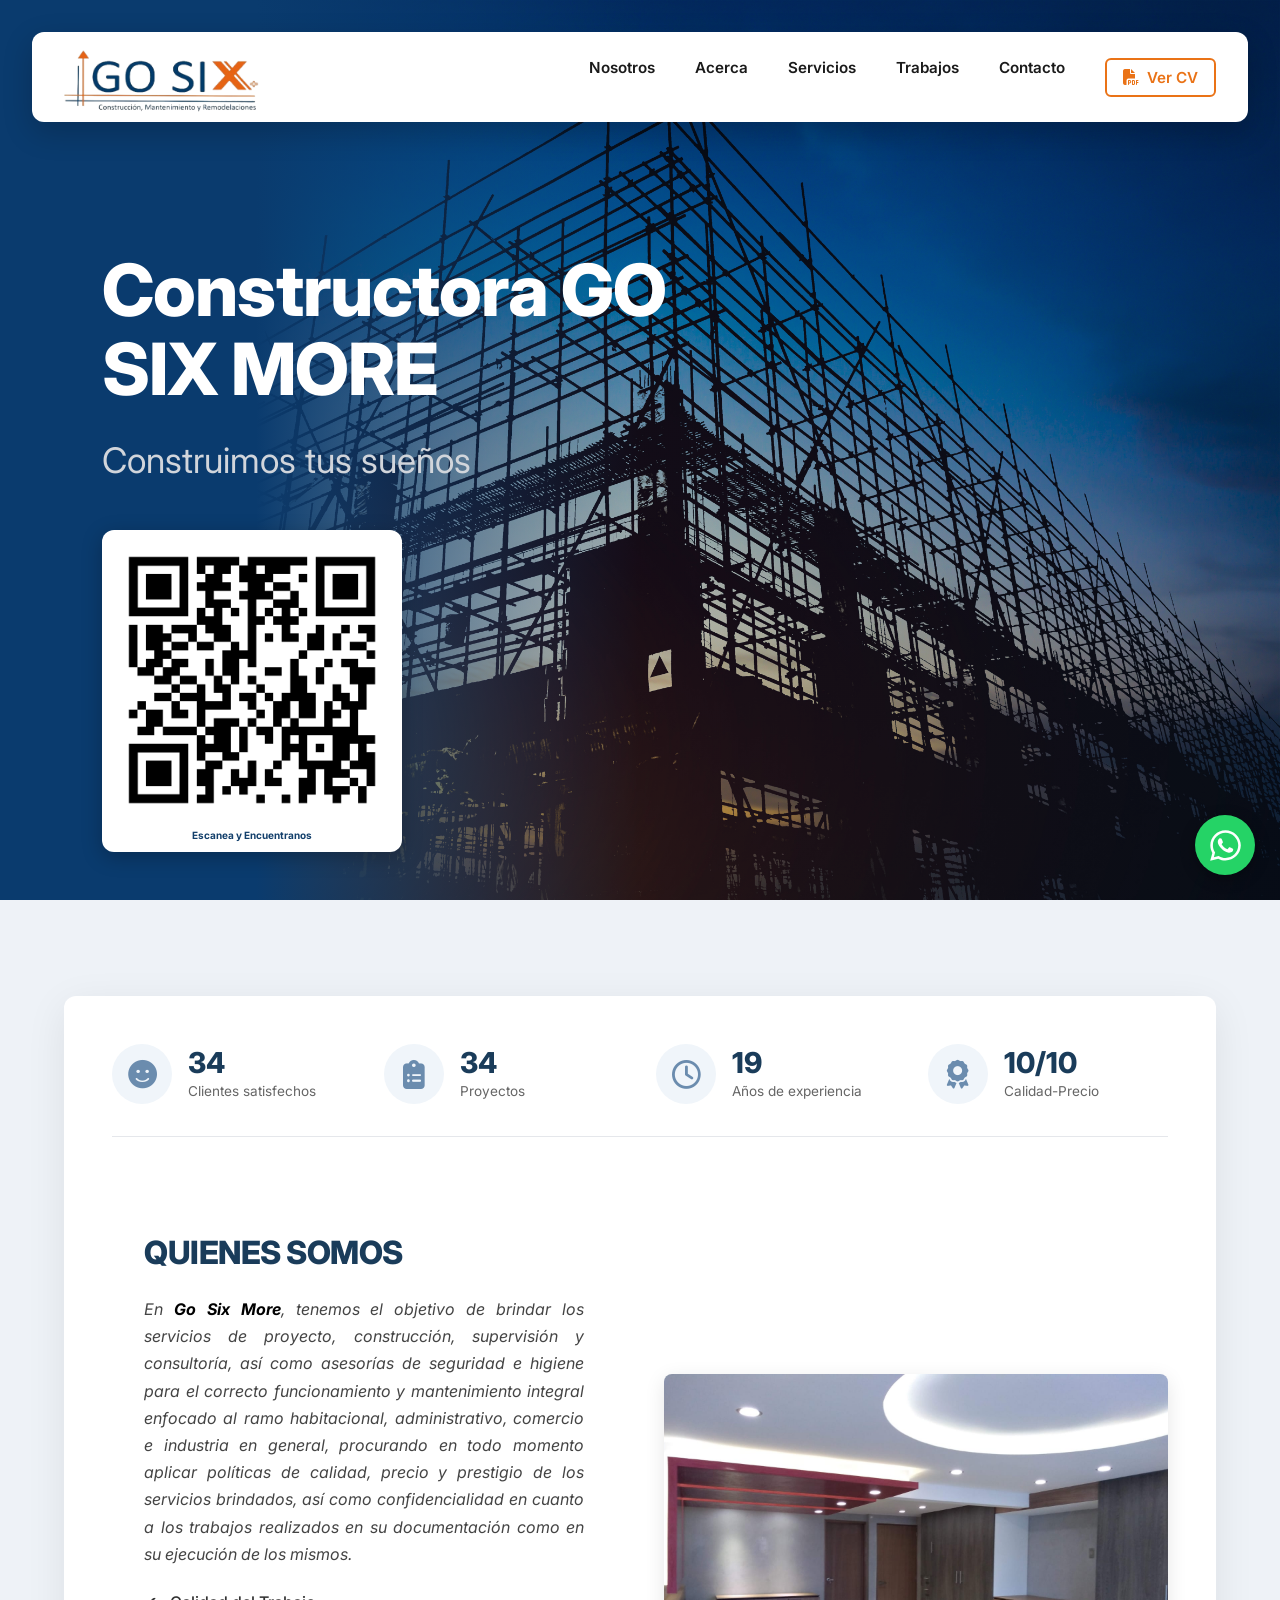
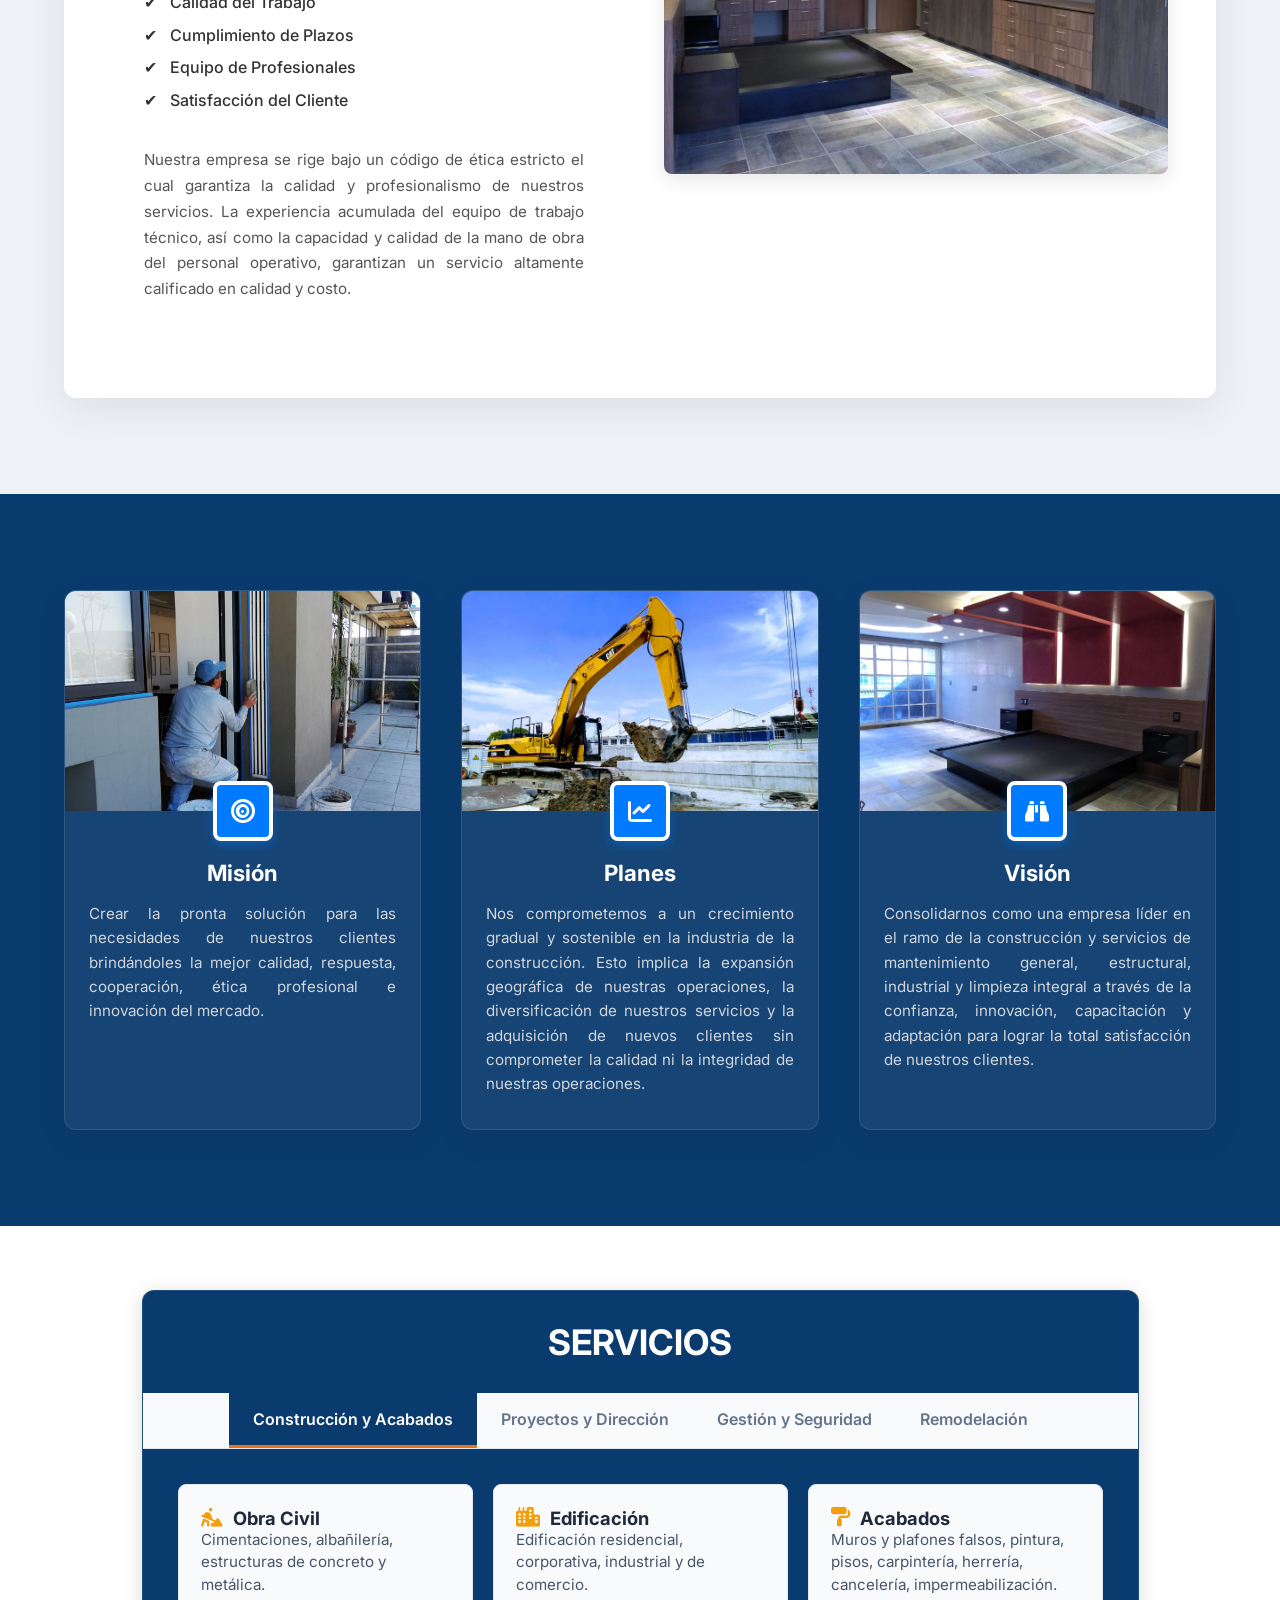
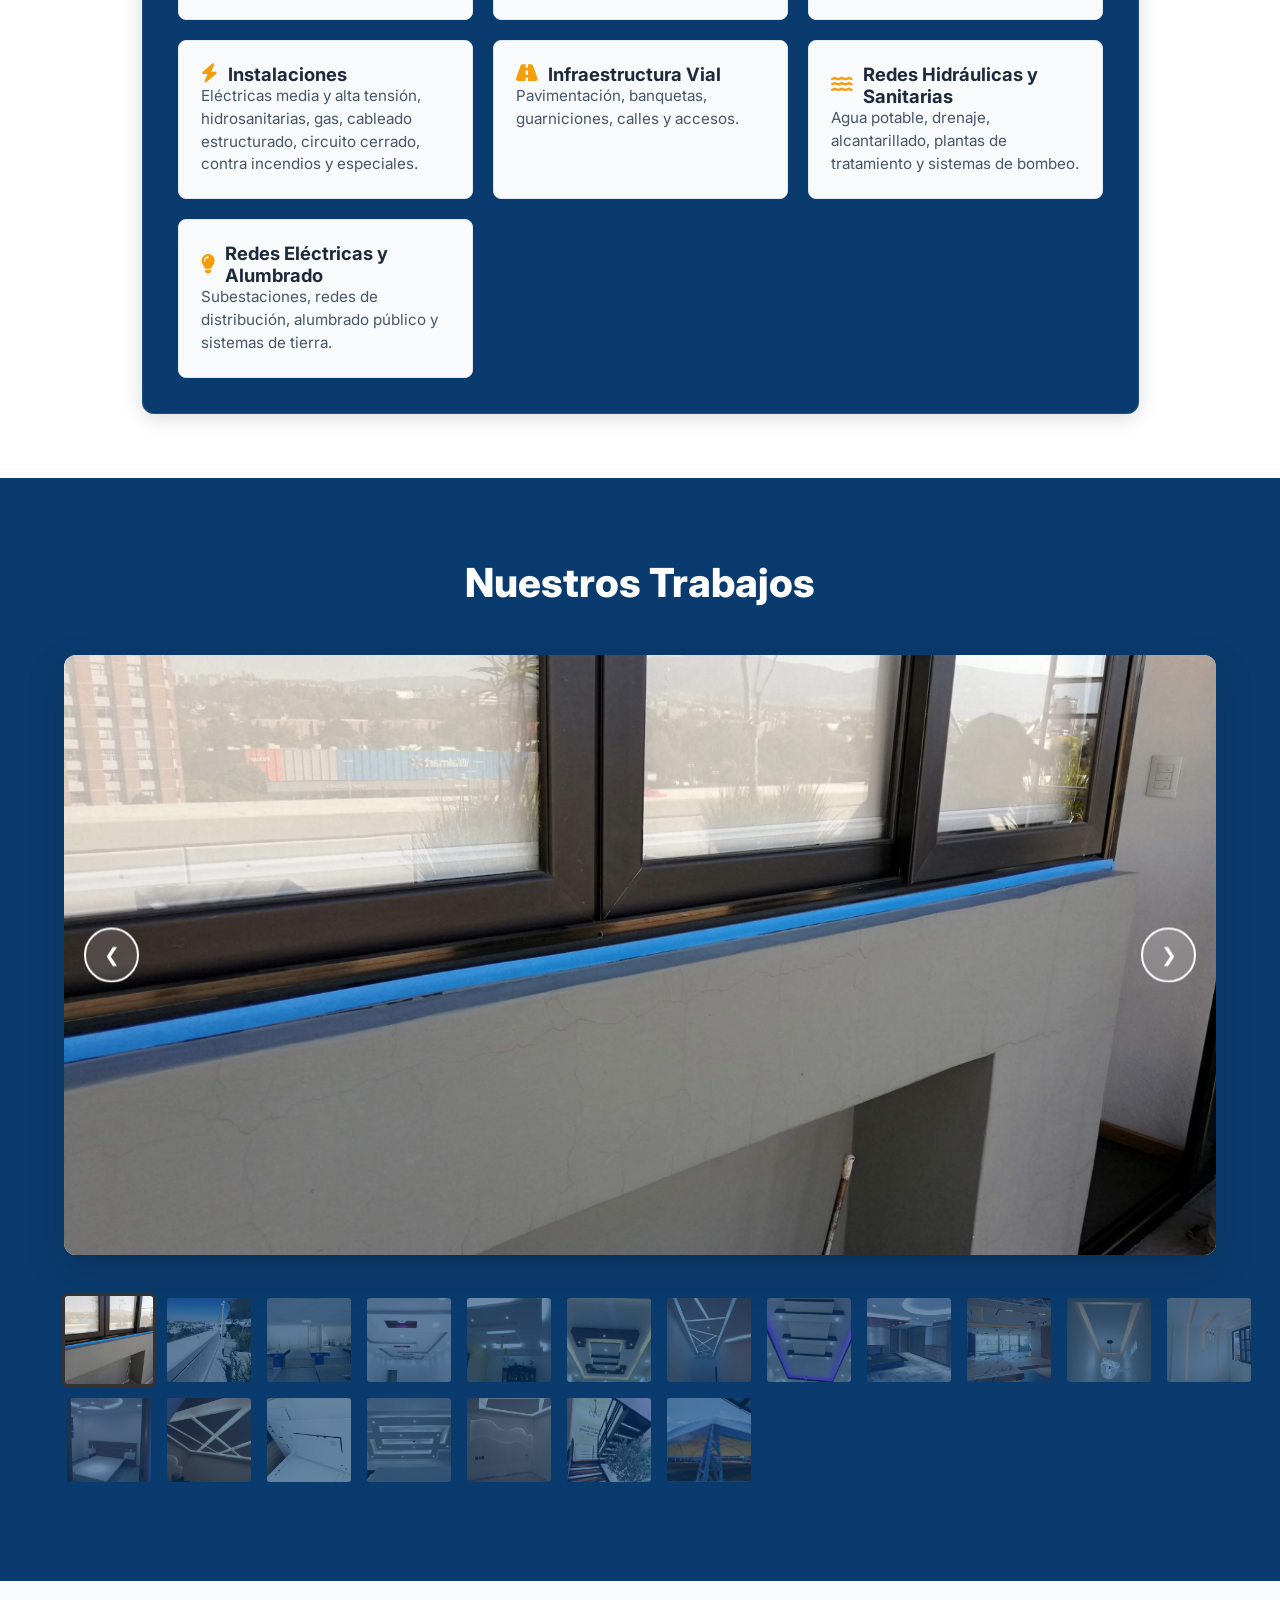
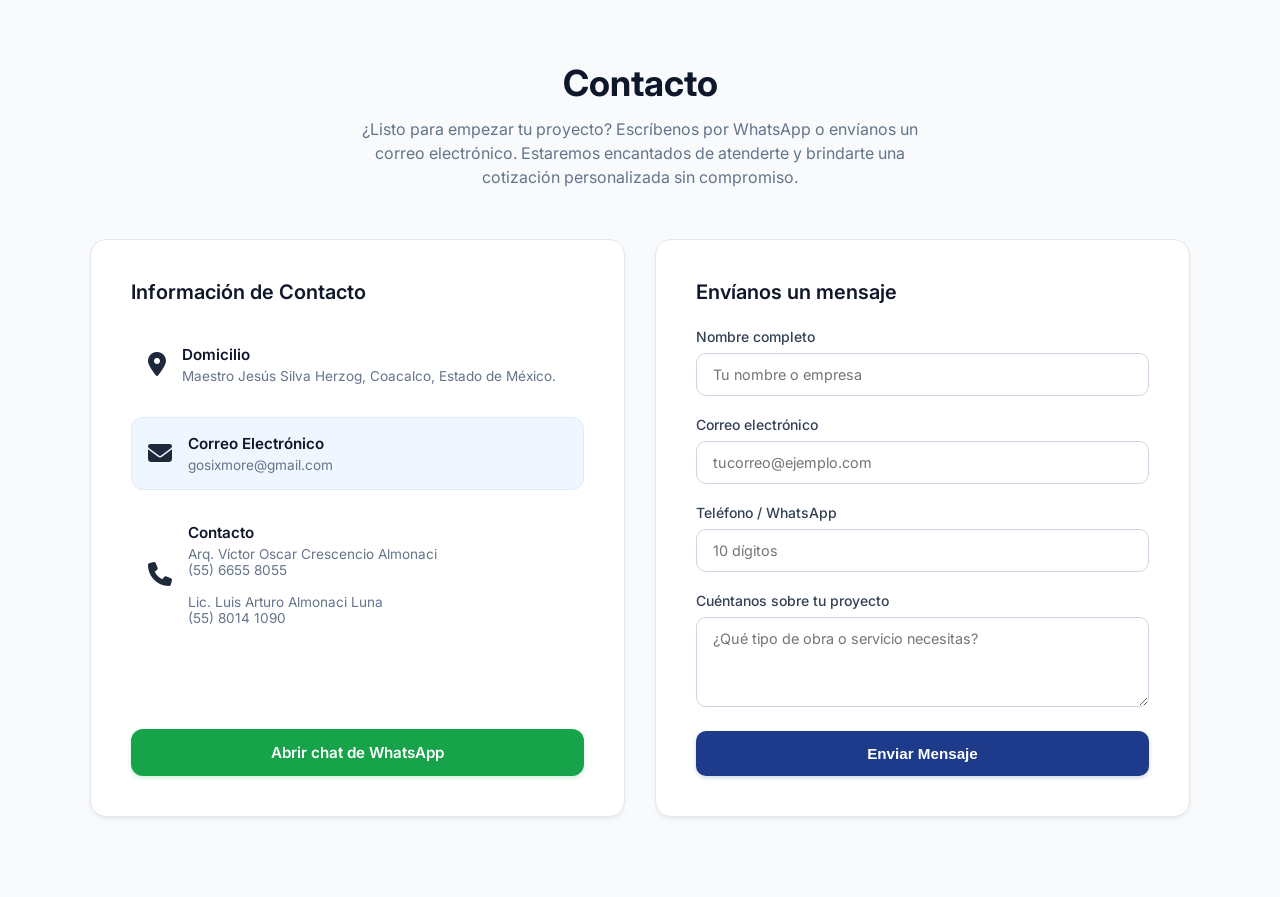
==== index.html @ dd1f9605 "Agregar archivos del proyecto web" ====
<!DOCTYPE html>
<html lang="es">
<head>
<meta charset="UTF-8">
<meta name="viewport" content="width=device-width, initial-scale=1.0">
<title>GO SIX MORE | Constructora</title>
<link href="https://fonts.googleapis.com/css2?family=Inter:wght@400;500;600;700;800&display=swap" rel="stylesheet">
<link rel="stylesheet" href="./css/style.css">
<link rel="stylesheet" href="https://cdnjs.cloudflare.com/ajax/libs/font-awesome/6.5.1/css/all.min.css">
</head>
<body>

<!-- ============================================= -->
<!-- HERO (Portada principal)                      -->
<!-- ============================================= -->
<div class="hero">

  <header class="navbar">
    <div class="nav-left">
      <img src="./img/1.png" alt="GO SIX MORE" class="logo-img">
    </div>
    <nav class="nav-center">
      <a href="#nosotros">Nosotros</a>
      <a href="#acerca">Acerca</a>
      <a href="#servicios">Servicios</a>
      <a href="#trabajos">Trabajos</a>
      <a href="#contacto">Contacto</a>

      <a href="./documentos/CURRIICULUM GO SIX JR01.pdf" target="_blank" class="nav-cv">
        <i class="fa-solid fa-file-pdf"></i> Ver CV
      </a>
    </nav>
  </header>

  <div class="hero-text">
    <h1>Constructora GO SIX MORE</h1>
    <p>Construimos tus sueños</p>
  </div>

  
<div class="hero-image"></div>

<!-- Código QR de GO SIX MORE -->
<div class="hero-qr">
    <img src="./img/qr-code.png" alt="Código QR de GO SIX MORE">
    <p>Escanea y Encuentranos </p>
</div>

</div>


<!-- ============================================= -->
<!-- SECCIONES DE LA PÁGINA                        -->
<!-- ============================================= -->

<!-- Sección Nosotros (FONDO BLANCO) -->
<section id="nosotros" class="section section-nosotros">
  <div class="nosotros-container">
    
    <!-- Fila superior: Estadísticas -->
    <div class="stats-grid">
      
      <!-- Icono 1: Clientes Satisfechos -->
      <div class="stat-item">
        <div class="stat-icon">
          <i class="fa-solid fa-face-smile"></i>
        </div>
        <div class="stat-info">
          <span class="stat-number">34</span>
          <span class="stat-label">Clientes satisfechos</span>
        </div>
      </div>

      <!-- Icono 2: Proyectos -->
      <div class="stat-item">
        <div class="stat-icon">
          <i class="fa-solid fa-clipboard-list"></i>
        </div>
        <div class="stat-info">
          <span class="stat-number">34</span>
          <span class="stat-label">Proyectos</span>
        </div>
      </div>

      <!-- Icono 3: Años de experiencia -->
      <div class="stat-item">
        <div class="stat-icon">
          <i class="fa-regular fa-clock"></i>
        </div>
        <div class="stat-info">
          <span class="stat-number">19</span>
          <span class="stat-label">Años de experiencia</span>
        </div>
      </div>

      <!-- Icono 4: Calidad-Precio -->
      <div class="stat-item">
        <div class="stat-icon">
          <i class="fa-solid fa-award"></i>
        </div>
        <div class="stat-info">
          <span class="stat-number">10/10</span>
          <span class="stat-label">Calidad-Precio</span>
        </div>
      </div>

    </div>

    <!-- Fila inferior: Imagen + Texto -->
    <div class="nosotros-content">
      <div class="nosotros-text">
        <h2>QUIENES SOMOS</h2>
        <p class="intro-text">
        En <b style="color:black;">Go Six More</b>, tenemos el objetivo de brindar los servicios de proyecto, construcción, supervisión y consultoría, así como asesorías de seguridad e higiene para el correcto funcionamiento y mantenimiento integral enfocado al ramo habitacional, administrativo, comercio e industria en general, procurando en todo momento aplicar políticas de calidad, precio y prestigio de los servicios brindados, así como confidencialidad en cuanto a los trabajos realizados en su documentación como en su ejecución de los mismos. 
        </p>
        
        <ul class="features-list">
          <li><span class="check">✔</span> Calidad del Trabajo</li>
          <li><span class="check">✔</span> Cumplimiento de Plazos</li>
          <li><span class="check">✔</span> Equipo de Profesionales</li>
          <li><span class="check">✔</span> Satisfacción del Cliente</li>
        </ul>

        <p class="outro-text">
         Nuestra empresa se rige bajo un código de ética estricto el cual garantiza la calidad y profesionalismo de nuestros servicios. La experiencia acumulada del equipo de trabajo técnico, así como la capacidad y calidad de la mano de obra del personal operativo, garantizan un servicio altamente calificado en calidad y costo. 
        </p>
       </div>
       <div class="nosotros-image">
        <img src="./img/3.jpeg" alt="Equipo de construcción GO SIX MORE">
      </div>
    </div>

  </div>
</section>

<!-- Sección Acerca / Tarjetas (FONDO AZUL) -->
<section id="acerca" class="section section-tarjetas section-blue">
  <div class="tarjetas-container">
    
    <!-- Tarjeta 1: Misión -->
    <div class="tarjeta">
      <div class="tarjeta-img">
        <img src="./img/4.jpeg" alt="Misión GO SIX MORE">
      </div>
      <div class="tarjeta-icon">
        <i class="fa-solid fa-bullseye"></i>
      </div>
      <div class="tarjeta-content">
        <h3>Misión</h3>
        <p>Crear la pronta solución para las necesidades de nuestros clientes brindándoles la mejor calidad, respuesta, cooperación, ética profesional e innovación del mercado.</p>
      </div>
    </div>

    <!-- Tarjeta 2: Planes -->
    <div class="tarjeta">
      <div class="tarjeta-img">
        <img src="./img/6.jpeg" alt="Planes GO SIX MORE">
      </div>
      <div class="tarjeta-icon">
        <i class="fa-solid fa-chart-line"></i>
      </div>
      <div class="tarjeta-content">
        <h3>Planes</h3>
        <p>Nos comprometemos a un crecimiento gradual y sostenible en la industria de la construcción. Esto implica la expansión geográfica de nuestras operaciones, la diversificación de nuestros servicios y la adquisición de nuevos clientes sin comprometer la calidad ni la integridad de nuestras operaciones.</p>
      </div>
    </div>

    <!-- Tarjeta 3: Visión -->
    <div class="tarjeta">
      <div class="tarjeta-img">
        <img src="./img/5.jpeg" alt="Visión GO SIX MORE">
      </div>
      <div class="tarjeta-icon">
        <i class="fa-solid fa-binoculars"></i>
      </div>
      <div class="tarjeta-content">
        <h3>Visión</h3>
        <p>Consolidarnos como una empresa líder en el ramo de la construcción y servicios de mantenimiento general, estructural, industrial y limpieza integral a través de la confianza, innovación, capacitación y adaptación para lograr la total satisfacción de nuestros clientes.</p>
      </div>
    </div>

  </div>
</section>

<!-- Sección Servicios (FONDO BLANCO) -->
<section id="servicios" class="section">
  <div class="services-container">
      <div class="services-header">
          <h2>Servicios</h2>
      </div>

      <!-- Menú de Pestañas -->
      <div class="tabs-nav">
          <button class="tab-btn active" onclick="openTab(event, 'tab-construccion')">Construcción y Acabados</button>
          <button class="tab-btn" onclick="openTab(event, 'tab-proyectos')">Proyectos y Dirección</button>
          <button class="tab-btn" onclick="openTab(event, 'tab-gestion')">Gestión y Seguridad</button>
          <button class="tab-btn" onclick="openTab(event, 'tab-remodelacion')">Remodelación</button>
      </div>

      <!-- Pestaña 1: Construcción y Acabados -->
      <div id="tab-construccion" class="tab-content active">
          <div class="service-grid">
              <div class="service-card">
                  <h3><i class="fa-solid fa-person-digging"></i> Obra Civil</h3>
                  <p>Cimentaciones, albañilería, estructuras de concreto y metálica.</p>
              </div>
              <div class="service-card">
                  <h3><i class="fa-solid fa-city"></i> Edificación</h3>
                  <p>Edificación residencial, corporativa, industrial y de comercio.</p>
              </div>
              <div class="service-card">
                  <h3><i class="fa-solid fa-paint-roller"></i> Acabados</h3>
                  <p>Muros y plafones falsos, pintura, pisos, carpintería, herrería, cancelería, impermeabilización.</p>
              </div>
              <div class="service-card">
                  <h3><i class="fa-solid fa-bolt"></i> Instalaciones</h3>
                  <p>Eléctricas media y alta tensión, hidrosanitarias, gas, cableado estructurado, circuito cerrado, contra incendios y especiales.</p>
              </div>
              
              <!-- INFRAESTRUCTURA AMPLIADA -->
              <div class="service-card">
                  <h3><i class="fa-solid fa-road"></i> Infraestructura Vial</h3>
                  <p>Pavimentación, banquetas, guarniciones, calles y accesos.</p>
              </div>
              <div class="service-card">
                  <h3><i class="fa-solid fa-water"></i> Redes Hidráulicas y Sanitarias</h3>
                  <p>Agua potable, drenaje, alcantarillado, plantas de tratamiento y sistemas de bombeo.</p>
              </div>
              <div class="service-card">
                  <h3><i class="fa-solid fa-lightbulb"></i> Redes Eléctricas y Alumbrado</h3>
                  <p>Subestaciones, redes de distribución, alumbrado público y sistemas de tierra.</p>
              </div>
          </div>
      </div>

      <!-- Pestaña 2: Proyectos y Dirección -->
      <div id="tab-proyectos" class="tab-content">
          <div class="service-grid">
              <div class="service-card">
                  <h3><i class="fa-solid fa-compass-drafting"></i> Diseño</h3>
                  <p>Diseño arquitectónico y estructural.</p>
              </div>
              <div class="service-card">
                  <h3><i class="fa-solid fa-file-signature"></i> Proyecto Ejecutivo</h3>
                  <p>Proyecto ejecutivo y de ingenierías.</p>
              </div>
              <div class="service-card">
                  <h3><i class="fa-solid fa-list-check"></i> Supervisión y Control</h3>
                  <p>Supervisión, administración y control de obra.</p>
              </div>
          </div>
      </div>

      <!-- Pestaña 3: Gestión y Seguridad -->
      <div id="tab-gestion" class="tab-content">
          <div class="service-grid">
              
              <!-- CONSULTORÍA AMPLIADA -->
              <div class="service-card">
                  <h3><i class="fa-solid fa-briefcase"></i> Consultoría Técnica</h3>
                  <p>Asesoría especializada en optimización de recursos, análisis de costos y viabilidad de proyectos.</p>
              </div>
              <div class="service-card">
                  <h3><i class="fa-solid fa-file-contract"></i> Gestión de Proyectos</h3>
                  <p>Administración integral, trámites, permisos y coordinación con autoridades competentes.</p>
              </div>
              <div class="service-card">
                  <h3><i class="fa-solid fa-handshake"></i> Gestión de Proveedores</h3>
                  <p>Selección, evaluación y supervisión de proveedores y subcontratistas.</p>
              </div>

              <div class="service-card">
                  <h3><i class="fa-solid fa-hard-hat"></i> Seguridad e Higiene</h3>
                  <p>Asesoría en gestión de riesgos, carpeta de seguridad e higiene conforme a lo dispuesto en normativas vigentes.</p>
              </div>
          </div>
      </div>

      <!-- Pestaña 4: Remodelación -->
      <div id="tab-remodelacion" class="tab-content">
          <div class="service-grid">
              <div class="service-card">
                  <h3><i class="fa-solid fa-house-chimney-crack"></i> Remodelación Residencial</h3>
                  <p>Renovación integral de cocinas, baños, salas, recámaras, fachadas y jardines.</p>
              </div>
              <div class="service-card">
                  <h3><i class="fa-solid fa-store"></i> Remodelación Comercial</h3>
                  <p>Actualización de locales, oficinas, restaurantes, tiendas y espacios corporativos.</p>
              </div>
              <div class="service-card">
                  <h3><i class="fa-solid fa-trowel-bricks"></i> Ampliaciones y Adecuaciones</h3>
                  <p>Construcción de nuevos niveles, terrazas, redistribución de espacios y adecuación de áreas.</p>
              </div>
          </div>
      </div>

  </div>
</section>


<!-- Sección Trabajos (FONDO AZUL con Galería) -->
<section id="trabajos" class="section section-trabajos section-blue">
  <div class="trabajos-container">
    
    <!-- Título -->
    <div class="trabajos-header">
      <h2>Nuestros Trabajos</h2>
    </div>

    <!-- Galería Principal -->
    <div class="galeria-wrapper">
      
      <!-- Imagen Grande con Flechas -->
      <div class="galeria-principal">
        <button class="galeria-btn prev" onclick="cambiarImagen(-1)">&#10094;</button>
        <img id="imagen-principal" src="./trabajos/trabajo1.jpeg" alt="Proyecto GO SIX MORE">
        <button class="galeria-btn next" onclick="cambiarImagen(1)">&#10095;</button>
      </div>

      <!-- Miniaturas (19 imágenes) -->
      <div class="galeria-miniaturas">
        <img src="./trabajos/trabajo1.jpeg"  alt="Miniatura 1"  class="miniatura active" onclick="seleccionarImagen(0)">
        <img src="./trabajos/trabajo2.jpeg"  alt="Miniatura 2"  class="miniatura" onclick="seleccionarImagen(1)">
        <img src="./trabajos/trabajo3.jpeg"  alt="Miniatura 3"  class="miniatura" onclick="seleccionarImagen(2)">
        <img src="./trabajos/trabajo4.jpeg"  alt="Miniatura 4"  class="miniatura" onclick="seleccionarImagen(3)">
        <img src="./trabajos/trabajo5.jpeg"  alt="Miniatura 5"  class="miniatura" onclick="seleccionarImagen(4)">
        <img src="./trabajos/trabajo6.jpeg"  alt="Miniatura 6"  class="miniatura" onclick="seleccionarImagen(5)">
        <img src="./trabajos/trabajo7.jpeg"  alt="Miniatura 7"  class="miniatura" onclick="seleccionarImagen(6)">
        <img src="./trabajos/trabajo8.jpeg"  alt="Miniatura 8"  class="miniatura" onclick="seleccionarImagen(7)">
        <img src="./trabajos/trabajo9.jpeg"  alt="Miniatura 9"  class="miniatura" onclick="seleccionarImagen(8)">
        <img src="./trabajos/trabajo10.jpeg" alt="Miniatura 10" class="miniatura" onclick="seleccionarImagen(9)">
        <img src="./trabajos/trabajo11.jpeg" alt="Miniatura 11" class="miniatura" onclick="seleccionarImagen(10)">
        <img src="./trabajos/trabajo12.jpeg" alt="Miniatura 12" class="miniatura" onclick="seleccionarImagen(11)">
        <img src="./trabajos/trabajo13.jpeg" alt="Miniatura 13" class="miniatura" onclick="seleccionarImagen(12)">
        <img src="./trabajos/trabajo14.jpeg" alt="Miniatura 14" class="miniatura" onclick="seleccionarImagen(13)">
        <img src="./trabajos/trabajo15.jpeg" alt="Miniatura 15" class="miniatura" onclick="seleccionarImagen(14)">
        <img src="./trabajos/trabajo16.jpeg" alt="Miniatura 16" class="miniatura" onclick="seleccionarImagen(15)">
        <img src="./trabajos/trabajo17.jpeg" alt="Miniatura 17" class="miniatura" onclick="seleccionarImagen(16)">
        <img src="./trabajos/trabajo18.jpeg" alt="Miniatura 18" class="miniatura" onclick="seleccionarImagen(17)">
        <img src="./trabajos/trabajo19.jpeg" alt="Miniatura 19" class="miniatura" onclick="seleccionarImagen(18)">
      </div>

    </div>
  </div>
</section>

<!-- ==========================================
     SECCIÓN DE CONTACTO - ESTRUCTURA ACTUALIZADA
     ========================================== -->

<section class="contacto-section">
    <div class="contacto-container">
        
        <!-- Encabezado de la sección -->
        <div class="contacto-header">
            <h2>Contacto</h2>
            <p>¿Listo para empezar tu proyecto? Escríbenos por WhatsApp o envíanos un correo electrónico. Estaremos encantados de atenderte y brindarte una cotización personalizada sin compromiso.</p>
        </div>

        <!-- Grid Principal (2 Columnas) -->
        <div class="contacto-grid">
            
            <!-- Columna Izquierda: Atención Directa (DATOS ACTUALIZADOS) -->
            <div class="contacto-card">
                <div>
                    <h3>Información de Contacto</h3>
                    
                    <!-- Domicilio -->
                    <div class="canal-item">
                        <div class="canal-icono"><i class="fa-solid fa-location-dot"></i></div>
                        <div class="canal-info">
                            <h4>Domicilio</h4>
                            <p>Maestro Jesús Silva Herzog, Coacalco, Estado de México.</p>
                        </div>
                    </div>

                    <!-- Correo Electrónico -->
                    <div class="canal-item canal-email">
                        <div class="canal-icono"><i class="fa-solid fa-envelope"></i></div>
                        <div class="canal-info">
                            <h4>Correo Electrónico</h4>
                            <p>gosixmore@gmail.com</p>
                        </div>
                    </div>

                    <!-- Teléfonos / Contacto -->
                    <div class="canal-item">
                        <div class="canal-icono"><i class="fa-solid fa-phone"></i></div>
                        <div class="canal-info">
                            <h4>Contacto</h4>
                            <p>
                                Arq. Víctor Oscar Crescencio Almonaci <br>(55) 6655 8055<br><br>
                                Lic. Luis Arturo Almonaci Luna   <br>     (55) 8014 1090
                                
                                
                            </p>
                        </div>
                    </div>
                </div>

                <!-- Botón directo de WhatsApp usando uno de los números -->
                <a href="https://wa.me/525580141090?text=Hola,%20me%20gustar%C3%ADa%20solicitar%20una%20cotizaci%C3%B3n" target="_blank" class="btn-whatsapp">
                    Abrir chat de WhatsApp
                </a>
            </div>

            <!-- Columna Derecha: Formulario -->
            <div class="contacto-card">
                <div>
                    <h3>Envíanos un mensaje</h3>
                    
                    
<form action="https://formspree.io/f/xljgojby" method="POST">

    <div class="form-group">
        <label class="form-label" for="nombre">Nombre completo</label>
        <input
            type="text"
            id="nombre"
            name="nombre"
            class="form-input"
            placeholder="Tu nombre o empresa"
            required>
    </div>

    <div class="form-group">
        <label class="form-label" for="email">Correo electrónico</label>
        <input
            type="email"
            id="email"
            name="email"
            class="form-input"
            placeholder="tucorreo@ejemplo.com"
            autocomplete="email"
            required>
    </div>

    <div class="form-group">
        <label class="form-label" for="telefono">Teléfono / WhatsApp</label>
        <input
            type="tel"
            id="telefono"
            name="telefono"
            class="form-input"
            placeholder="10 dígitos"
            autocomplete="tel"
            required>
    </div>

    <div class="form-group">
        <label class="form-label" for="mensaje">Cuéntanos sobre tu proyecto</label>
        <textarea
            id="mensaje"
            name="mensaje"
            class="form-textarea"
            placeholder="¿Qué tipo de obra o servicio necesitas?"
            required></textarea>
    </div>

    <button type="submit" class="btn-submit">Enviar Mensaje</button>

</form>

                </div>
            </div>

        </div>

    </div>
</section>


<!-- ============================================= -->
<!-- BOTÓN FLOTANTE DE WHATSAPP                    -->
<!-- ============================================= -->
<a href="https://wa.me/525580141090?text=Hola,%20me%20gustar%C3%ADa%20solicitar%20una%20cotizaci%C3%B3n" 
   class="whatsapp-btn" 
   target="_blank" 
   rel="noopener noreferrer"
   aria-label="Contactar por WhatsApp">
  <svg xmlns="http://www.w3.org/2000/svg" viewBox="0 0 448 512" width="35" height="35" fill="white">
    <path d="M380.9 97.1C339 55.1 283.2 32 223.9 32c-122.4 0-222 99.6-222 222 0 39.1 10.2 77.3 29.6 111L0 480l117.7-30.9c32.4 17.7 68.9 27 106.1 27h.1c122.3 0 224.1-99.6 224.1-222 0-59.3-25.2-115-67.1-157zm-157 341.6c-33.2 0-65.7-8.9-94-25.7l-6.7-4-69.8 18.3L72 359.2l-4.4-7c-18.5-29.4-28.2-63.3-28.2-98.2 0-101.7 82.8-184.5 184.6-184.5 49.3 0 95.6 19.2 130.4 54.1 34.8 34.9 56.2 81.2 56.1 130.5 0 101.8-84.9 184.6-186.6 184.6zm101.2-138.2c-5.5-2.8-32.8-16.2-37.9-18-5.1-1.9-8.8-2.8-12.5 2.8-3.7 5.6-14.3 18-17.6 21.8-3.2 3.7-6.5 4.2-12 1.4-32.6-16.3-54-29.1-75.5-66-5.7-9.8 5.7-9.1 16.3-30.3 1.8-3.7.9-6.9-.5-9.7-1.4-2.8-12.5-30.1-17.1-41.2-4.5-10.8-9.1-9.3-12.5-9.5-3.2-.2-6.9-.2-10.6-.2-3.7 0-9.7 1.4-14.8 6.9-5.1 5.6-19.4 19-19.4 46.3 0 27.3 19.9 53.7 22.6 57.4 2.8 3.7 39.1 59.7 94.8 83.8 35.2 15.2 49 16.5 66.6 13.9 10.7-1.6 32.8-13.4 37.4-26.4 4.6-13 4.6-24.1 3.2-26.4-1.3-2.5-5-3.9-10.5-6.6z"/>
  </svg>
</a>

<!-- Script para el control de pestañas de Servicios -->
<script>
    function openTab(evt, tabName) {
        const contents = document.getElementsByClassName("tab-content");
        for (let i = 0; i < contents.length; i++) {
            contents[i].classList.remove("active");
        }

        const buttons = document.getElementsByClassName("tab-btn");
        for (let i = 0; i < buttons.length; i++) {
            buttons[i].classList.remove("active");
        }

        document.getElementById(tabName).classList.add("active");
        evt.currentTarget.classList.add("active");
    }
</script>

<!-- Script para la Galería de Trabajos -->
<script>
    const imagenes = [
        "./trabajos/trabajo1.jpeg", "./trabajos/trabajo2.jpeg", "./trabajos/trabajo3.jpeg",
        "./trabajos/trabajo4.jpeg", "./trabajos/trabajo5.jpeg", "./trabajos/trabajo6.jpeg",
        "./trabajos/trabajo7.jpeg", "./trabajos/trabajo8.jpeg", "./trabajos/trabajo9.jpeg",
        "./trabajos/trabajo10.jpeg", "./trabajos/trabajo11.jpeg", "./trabajos/trabajo12.jpeg",
        "./trabajos/trabajo13.jpeg", "./trabajos/trabajo14.jpeg", "./trabajos/trabajo15.jpeg",
        "./trabajos/trabajo16.jpeg", "./trabajos/trabajo17.jpeg", "./trabajos/trabajo18.jpeg",
        "./trabajos/trabajo19.jpeg"
    ];

    let indiceActual = 0;

    function actualizarGaleria() {
        const imgPrincipal = document.getElementById("imagen-principal");
        const miniaturas = document.querySelectorAll(".miniatura");

        imgPrincipal.style.opacity = 0;
        setTimeout(() => {
            imgPrincipal.src = imagenes[indiceActual];
            imgPrincipal.style.opacity = 1;
        }, 200);

        miniaturas.forEach((min, index) => {
            min.classList.toggle("active", index === indiceActual);
        });
    }

    function cambiarImagen(direccion) {
        indiceActual += direccion;
        if (indiceActual < 0) indiceActual = imagenes.length - 1;
        if (indiceActual >= imagenes.length) indiceActual = 0;
        actualizarGaleria();
    }

    function seleccionarImagen(index) {
        indiceActual = index;
        actualizarGaleria();
    }
</script>

</body>
</html>
---- css/style.css ----
/* --- Reseteos Globales y Variables --- */
* {
  box-sizing: border-box;
  margin: 0;
  padding: 0;
}

:root {
  --color-azul-oscuro: #0a3b6e; /* Color de fondo principal */
  --color-naranja: #ea7317;     /* Color de botones y tarjeta naranja */
  --color-blanco: #ffffff;
  --color-gris-oscuro: #1a1a1a;
  --color-texto-claro: #d1d5db;
  --fuente-principal: 'Inter', sans-serif;
}

body, html {
  font-family: var(--fuente-principal);
  overflow-x: hidden;
  background-color: var(--color-azul-oscuro); /* Fondo base */
}

/* --- Contenedor Principal (Hero) --- */
.hero {
  position: relative;
  width: 100%;
  min-height: 100vh;
  display: flex;
  flex-direction: column;
  overflow: hidden;
}

/* --- FONDO: Imagen a todo el ancho --- */
.hero::before {
  content: "";
  position: absolute;
  top: 0;
  left: 0;
  width: 100%;
  height: 100%;
  background-image: url('../img/2.jpg'); 
  background-size: cover;
  background-position: center right;
  background-repeat: no-repeat;
  z-index: 0;
}

.hero::after {
  content: "";
  position: absolute;
  top: 0;
  left: 0;
  width: 100%;
  height: 100%;
  background: linear-gradient(90deg, var(--color-azul-oscuro) 20%, rgba(10, 59, 110, 0.2) 50%);
  z-index: 1;
}

/* --- Navbar Flotante --- */
.navbar {
  position: relative;
  z-index: 10;
  display: flex;
  justify-content: space-between;
  align-items: center;
  background-color: var(--color-blanco);
  height: 90px;
  width: 95%;
  max-width: 1600px;
  margin: 2rem auto 0 auto;
  padding: 0 2rem;
  border-radius: 12px;
  box-shadow: 0 10px 30px rgba(0, 0, 0, 0.2);
}

.nav-left {
  display: flex;
  align-items: center;
  height: 100%;
}

.logo-img {
  height: 80%;
  width: auto;
  object-fit: contain;
}

.nav-center {
  display: flex;
  gap: 2.5rem;
  margin-left: auto;
}

.nav-center a {
  text-decoration: none;
  color: var(--color-gris-oscuro);
  font-weight: 600;
  font-size: 0.95rem;
  transition: color 0.3s ease;
}

.nav-center a:hover {
  color: var(--color-naranja);
}

.nav-cta {
  display: flex;
  align-items: center;
  justify-content: center;
  height: 100%;
  background-color: var(--color-naranja);
  color: var(--color-blanco);
  text-decoration: none;
  font-weight: 700;
  padding: 0 2.5rem;
  margin-left: 3rem;
  border-radius: 0 12px 12px 0;
  margin-right: -2rem; 
  transition: background-color 0.3s ease;
}

.nav-cta:hover {
  background-color: #c95f0f;
}

/* --- Área de Texto Principal --- */
.hero-text {
  position: relative;
  z-index: 10;
  padding: 8rem 5% 4rem 8%;
  max-width: 800px;
}

.hero-text h1 {
  color: var(--color-blanco);
  font-size: 4.5rem;
  font-weight: 800;
  line-height: 1.1;
  margin-bottom: 1.5rem;
  letter-spacing: -1px;
}

.hero-text p {
  color: var(--color-texto-claro);
  font-size: 2.2rem;
  line-height: 1.6;
  font-weight: 400;
}

/* --- Barra Inferior (Tarjetas y Botón) --- */
.bottom-bar {
  position: relative;
  z-index: 10;
  display: flex;
  align-items: flex-end;
  justify-content: space-between;
  width: 100%;
  margin-top: auto;
  padding-bottom: 0;
}

.arrow-down {
  background-color: var(--color-naranja);
  color: var(--color-blanco);
  width: 70px;
  height: 70px;
  display: flex;
  justify-content: center;
  align-items: center;
  font-size: 1.8rem;
  font-weight: bold;
  cursor: pointer;
}

.cards {
  display: flex;
  margin-left: 5%;
}

.card {
  padding: 2rem;
  width: 300px;
  color: var(--color-blanco);
  backdrop-filter: blur(5px);
}

.card h4 {
  font-size: 1.1rem;
  font-weight: 700;
  margin-bottom: 0.8rem;
  display: flex;
  align-items: center;
  gap: 0.5rem;
}

.card p {
  font-size: 0.9rem;
  line-height: 1.5;
  opacity: 0.9;
}

.card-black { background-color: rgba(26, 26, 26, 0.85); }
.card-orange { background-color: rgba(234, 115, 23, 0.9); }

.explore {
  background-color: var(--color-blanco);
  color: var(--color-gris-oscuro);
  text-decoration: none;
  font-weight: 700;
  font-size: 1rem;
  padding: 1.2rem 3rem;
  margin-right: 5%;
  margin-bottom: 2rem;
  border-radius: 8px;
  transition: all 0.3s ease;
}

.explore:hover {
  background-color: var(--color-naranja);
  color: var(--color-blanco);
  transform: translateY(-3px);
}

/* --- Responsive Hero --- */
@media (max-width: 1024px) {
  .hero-text h1 { font-size: 3.5rem; }
  .navbar { width: 98%; padding: 0 1rem; }
  .nav-center { gap: 1.5rem; }
  .hero::after {
    background: linear-gradient(90deg, var(--color-azul-oscuro) 60%, rgba(10, 59, 110, 0.7) 100%);
  }
}

@media (max-width: 768px) {
  /* 1. Ajustar la barra de navegación para que no se desborde */
  .navbar {
    flex-wrap: wrap;
    height: auto;
    padding: 1rem;
    margin: 1rem auto;
    flex-direction: column; /* Ponemos los elementos en columna */
    gap: 15px; /* Espacio entre el logo y los enlaces */
  }

  /* 2. Centrar y limitar el tamaño del contenedor del logo */
  .nav-left {
    width: 100%;
    justify-content: center; /* Centramos el logo */
  }

  /* 3. Corregir el tamaño del logo */
  .logo-img {
    height: auto; /* Dejamos que la altura sea automática */
    max-width: 90%; /* Evita que sea más ancho que la pantalla */
    max-height: 80px; /* Limitamos la altura máxima para que no sea gigante */
    object-fit: contain;
  }

  /* 4. Ajustar el menú de enlaces */
  .nav-center {
    width: 100%;
    justify-content: center;
    flex-wrap: wrap; /* Permite que los enlaces bajen de línea si no caben */
    gap: 1rem; /* Espacio entre enlaces */
    margin-top: 0;
  }
  
  /* 5. Ajustar el botón de CV */
  .nav-cv {
    margin-left: 0;
    padding: 0.4rem 0.8rem;
  }

  /* 6. El resto de tus estilos para móvil (Hero, textos, etc.) */
  .hero-text { padding: 4rem 1.5rem 2rem 1.5rem; }
  .hero-text h1 { font-size: 2.5rem; }
  .hero-text p br { display: none; } /* Corregido de tu código anterior */
  
  .hero::after {
    background: rgba(10, 59, 110, 0.85);
  }
  
  .bottom-bar { flex-direction: column; align-items: stretch; gap: 0; }
  .arrow-down { display: none; }
  .cards { flex-direction: column; margin-left: 0; }
  .card { width: 100%; border-radius: 0; backdrop-filter: none; }
  .explore { margin: 1.5rem; text-align: center; }
}
/* --- Botón Flotante de WhatsApp --- */
.whatsapp-btn {
  position: fixed;
  bottom: 25px;
  right: 25px;
  width: 60px;
  height: 60px;
  background-color: #25D366;
  border-radius: 50%;
  display: flex;
  justify-content: center;
  align-items: center;
  box-shadow: 0 4px 15px rgba(0, 0, 0, 0.3);
  z-index: 9999;
  transition: transform 0.3s ease, box-shadow 0.3s ease;
  animation: pulse 2s infinite;
}

.whatsapp-btn:hover {
  transform: scale(1.1);
  box-shadow: 0 6px 20px rgba(37, 211, 102, 0.5);
  animation: none;
}

@keyframes pulse {
  0% { box-shadow: 0 0 0 0 rgba(37, 211, 102, 0.7); }
  70% { box-shadow: 0 0 0 15px rgba(37, 211, 102, 0); }
  100% { box-shadow: 0 0 0 0 rgba(37, 211, 102, 0); }
}

@media (max-width: 768px) {
  .whatsapp-btn {
    width: 55px;
    height: 55px;
    bottom: 20px;
    right: 20px;
  }
}

/* ============================================= */
/* ESTILOS GENERALES DE SECCIONES                */
/* ============================================= */

html {
  scroll-behavior: smooth;
}

.section {
  min-height: 80vh;
  display: flex;
  align-items: center;
  justify-content: center;
  background-color: #ffffff;
  padding: 4rem 5%;
  scroll-margin-top: 130px;
}

.section-alt {
  background-color: #f4f7fb;
}

.section-content {
  max-width: 800px;
  text-align: center;
}

.section-content h2 {
  color: var(--color-azul-oscuro);
  font-size: 3rem;
  font-weight: 800;
  margin-bottom: 1.5rem;
  letter-spacing: -1px;
}

.section-content p {
  color: #555;
  font-size: 1.1rem;
  line-height: 1.7;
}

@media (max-width: 768px) {
  .section { min-height: 60vh; scroll-margin-top: 200px; }
  .section-content h2 { font-size: 2.2rem; }
}

/* ============================================= */
/* ESTILOS SECCIÓN NOSOTROS                      */
/* ============================================= */

.section-nosotros {
  background-color: #eef2f7;
  padding: 6rem 5%;
}

.nosotros-container {
  max-width: 1200px;
  width: 100%;
  margin: 0 auto;
  background-color: #ffffff;
  padding: 3rem;
  border-radius: 12px;
  box-shadow: 0 10px 40px rgba(0, 0, 0, 0.08);
}

.stats-grid {
  display: grid;
  grid-template-columns: repeat(4, 1fr);
  gap: 2rem;
  margin-bottom: 4rem;
  padding-bottom: 2rem;
  border-bottom: 1px solid #e5e7eb;
}

.stat-item {
  display: flex;
  align-items: center;
  gap: 1rem;
}

.stat-icon {
  font-size: 1.8rem;
  color: #6b8cae;
  background-color: #f0f5fa;
  width: 60px;
  height: 60px;
  display: flex;
  align-items: center;
  justify-content: center;
  border-radius: 50%;
  flex-shrink: 0;
}

.stat-info { display: flex; flex-direction: column; }

.stat-number {
  font-size: 1.8rem;
  font-weight: 800;
  color: #1a3c5a;
  line-height: 1;
}

.stat-label {
  font-size: 0.85rem;
  color: #666;
  margin-top: 0.3rem;
}

.nosotros-content {
  display: grid;
  grid-template-columns: 1fr 1fr;
  gap: 3rem;
  align-items: center;
}

.nosotros-image img {
  width: 100%;
  height: 100%;
  object-fit: cover;
  border-radius: 8px;
  box-shadow: 0 5px 20px rgba(0,0,0,0.1);
  min-height: 400px;
}

.nosotros-text {
  display: flex;
  flex-direction: column;
  justify-content: center;
  padding: 2rem;
  text-align: left;
  max-width: 600px;
  margin: 0 auto;
}

.nosotros-text h2 {
  color: #1a3c5a;
  font-size: 2rem;
  font-weight: 800;
  margin-bottom: 1.5rem;
  letter-spacing: -0.5px;
}

.nosotros-text .intro-text {
  font-style: italic;
  color: #444;
  font-size: 1rem;
  line-height: 1.7;
  margin-bottom: 1.5rem;
}

.features-list {
  list-style: none;
  padding: 0;
  margin-bottom: 1.5rem;
}

.features-list li {
  display: flex;
  align-items: center;
  gap: 0.8rem;
  font-size: 1rem;
  color: #333;
  margin-bottom: 0.8rem;
  font-weight: 500;
}

.outro-text {
  color: #555;
  font-size: 0.95rem;
  line-height: 1.7;
  margin-bottom: 1rem;
}

/* ============================================= */
/* ESTILOS SECCIÓN TARJETAS (Misión, Planes, Visión) */
/* ============================================= */

.section-tarjetas {
  background-color: #f4f7fb;
  padding: 6rem 5%;
}

.tarjetas-container {
  display: grid;
  grid-template-columns: repeat(3, 1fr);
  gap: 2.5rem;
  max-width: 1200px;
  margin: 0 auto;
}

.tarjeta {
  background-color: #ffffff;
  border-radius: 12px;
  overflow: hidden;
  box-shadow: 0 10px 30px rgba(0, 0, 0, 0.08);
  position: relative;
  display: flex;
  flex-direction: column;
  transition: transform 0.3s ease;
}

.tarjeta:hover { transform: translateY(-5px); }

.tarjeta-img {
  width: 100%;
  height: 220px;
  overflow: hidden;
}

.tarjeta-img img {
  width: 100%;
  height: 100%;
  object-fit: cover;
}

.tarjeta-icon {
  position: absolute;
  top: 220px;
  left: 50%;
  transform: translate(-50%, -50%);
  width: 60px;
  height: 60px;
  background-color: #007bff;
  color: #ffffff;
  display: flex;
  align-items: center;
  justify-content: center;
  font-size: 1.5rem;
  border-radius: 8px;
  box-shadow: 0 4px 10px rgba(0, 123, 255, 0.4);
  border: 4px solid #ffffff;
  z-index: 2;
}

.tarjeta-content {
  padding: 3rem 1.5rem 2rem 1.5rem;
  text-align: center;
}

.tarjeta-content h3 {
  color: #1a1a1a;
  font-size: 1.4rem;
  font-weight: 700;
  margin-bottom: 1rem;
}

.tarjeta-content p {
  color: #666;
  font-size: 0.95rem;
  line-height: 1.6;
  text-align: justify;
}

@media (max-width: 992px) {
  .tarjetas-container { grid-template-columns: repeat(2, 1fr); }
}

@media (max-width: 768px) {
  .tarjetas-container { grid-template-columns: 1fr; gap: 3rem; }
  .section-tarjetas { padding: 4rem 1.5rem; }
}

/* ============================================= */
/* ESTILOS PARA LA SECCIÓN DE SERVICIOS (TABS)  */
/* ============================================= */

.services-container {
    max-width: 1100px;
    margin: 0 auto;
    background: var(--color-azul-oscuro);
    border-radius: 12px;
    box-shadow: 0 4px 20px rgba(0, 0, 0, 0.15);
    overflow: hidden;
    border: 1px solid rgba(255, 255, 255, 0.1);
}

.services-header {
    text-align: center;
    padding: 30px 20px 10px 20px;
}

.services-header h2 {
    font-size: 2.2rem;
    color: var(--color-blanco); 
    margin: 0;
    text-transform: uppercase;
}

.tabs-nav {
    display: flex;
    justify-content: center;
    background-color: #f8fafc;
    border-bottom: 1px solid #e2e8f0;
    flex-wrap: wrap;
    margin-top: 20px;
}

.tab-btn {
    background: none;
    border: none;
    padding: 16px 24px;
    font-size: 1rem;
    font-weight: 600;
    color: #64748b;
    cursor: pointer;
    transition: all 0.3s ease;
    border-bottom: 3px solid transparent;
    font-family: 'Inter', sans-serif;
}

.tab-btn:hover { color: #f59e0b; }

.tab-btn.active {
    color: var(--color-blanco);
    background-color: var(--color-azul-oscuro);
    border-bottom: 3px solid var(--color-naranja);
}

.tab-content {
    display: none;
    padding: 35px;
    animation: fadeIn 0.4s ease-in-out;
}

.tab-content.active { display: block; }

@keyframes fadeIn {
    from { opacity: 0; transform: translateY(8px); }
    to { opacity: 1; transform: translateY(0); }
}

.service-grid {
    display: grid;
    grid-template-columns: repeat(auto-fit, minmax(260px, 1fr));
    gap: 20px;
}

.service-card {
    background: #f8fafc;
    border: 1px solid #e2e8f0;
    border-radius: 8px;
    padding: 22px;
    transition: transform 0.2s ease, box-shadow 0.2s ease, border-color 0.2s ease;
}

.service-card:hover {
    transform: translateY(-4px);
    box-shadow: 0 8px 18px rgba(0, 0, 0, 0.08);
    border-color: #f59e0b;
}

.service-card h3 {
    margin-top: 0;
    color: #1e293b;
    font-size: 1.15rem;
    display: flex;
    align-items: center;
    gap: 10px;
}

.service-card h3 i {
    color: #f59e0b;
    font-size: 1.2rem;
}

.service-card p {
    margin-bottom: 0;
    font-size: 0.95rem;
    line-height: 1.5;
    color: #475569;
}

@media (max-width: 768px) {
    .tabs-nav { flex-direction: column; }
    .tab-btn { width: 100%; text-align: center; }
    .tab-content { padding: 20px; }
}

/* ============================================= */
/* NUEVA CLASE: FONDO AZUL PARA SECCIONES ALTERNADAS */
/* ============================================= */

.section-blue {
  background-color: var(--color-azul-oscuro) !important;
  color: var(--color-blanco);
}

.section-blue h2, 
.section-blue h3,
.section-blue .acerca-title,
.section-blue .section-content h2,
.section-blue .nosotros-text h2 {
  color: var(--color-blanco) !important;
}

.section-blue p,
.section-blue .intro-text,
.section-blue .outro-text,
.section-blue .section-content p,
.section-blue .nosotros-text .intro-text,
.section-blue .nosotros-text .outro-text {
  color: #d1d5db !important;
}

.section-blue .nosotros-container {
  background-color: transparent;
  box-shadow: none;
}

.section-blue .stat-number {
  color: var(--color-blanco);
}

.section-blue .stat-label {
  color: #d1d5db;
}

.section-blue .stat-icon {
  background-color: rgba(255, 255, 255, 0.1);
  color: var(--color-blanco);
}

.section-blue .features-list li {
  color: #d1d5db;
}

.section-blue .tarjeta {
  background-color: rgba(255, 255, 255, 0.05);
  border: 1px solid rgba(255, 255, 255, 0.1);
}

.section-blue .tarjeta-content h3 {
  color: var(--color-blanco);
}

.section-blue .tarjeta-content p {
  color: #d1d5db;
}

.section-blue .services-container {
  background-color: rgba(255, 255, 255, 0.05);
  border: 1px solid rgba(255, 255, 255, 0.1);
}

.section-blue .services-header h2 {
  color: var(--color-blanco);
}

.section-blue .tab-btn {
  color: #d1d5db;
}

.section-blue .tab-btn.active {
  color: var(--color-blanco);
  background-color: rgba(255, 255, 255, 0.1);
}

.section-blue .tab-content {
  background-color: transparent;
}

.section-blue .service-card {
  background-color: rgba(255, 255, 255, 0.05);
  border-color: rgba(255, 255, 255, 0.1);
}

.section-blue .service-card h3 {
  color: var(--color-blanco);
}

.section-blue .service-card p {
  color: #d1d5db;
}

.section-blue .acerca-title::after {
  background-color: rgba(255, 255, 255, 0.2);
}

/* ============================================= */
/* RESPONSIVE PARA SECCIONES AZULES             */
/* ============================================= */

@media (max-width: 992px) {
  .stats-grid {
    grid-template-columns: repeat(2, 1fr);
    gap: 1.5rem;
  }
  .nosotros-content { grid-template-columns: 1fr; }
  .nosotros-image img { min-height: 300px; }
}

@media (max-width: 576px) {
  .nosotros-container { padding: 1.5rem; }
  .stats-grid { grid-template-columns: 1fr; }
  .stat-item { justify-content: flex-start; }
  .nosotros-text h2 { font-size: 1.6rem; }
}

/* ============================================= */
/* ESTILOS SECCIÓN TRABAJOS (GALERÍA)            */
/* ============================================= */

.section-trabajos {
  background-color: #f8f9fb; /* Fondo gris claro */
  padding: 5rem 5%;
  display: block;
}

.trabajos-container {
  max-width: 1200px;
  margin: 0 auto;
  width: 100%;
}

.trabajos-header {
  text-align: center;
  margin-bottom: 3rem;
}

.trabajos-header h2 {
  color: #ffffff !important;
  font-size: 2.5rem;
  font-weight: 800;
  margin-bottom: 1rem;
}

/* --- Galería Principal (imagen grande) --- */
.galeria-wrapper {
  display: flex;
  flex-direction: column;
  gap: 1.5rem;
}

.galeria-principal {
  position: relative;
  width: 100%;
  height: 600px;
  overflow: hidden;
  background-color: #e5e7eb;
  border-radius: 12px;
  box-shadow: 0 15px 40px rgba(0, 0, 0, 0.15);
}

.galeria-principal img {
  width: 100%;
  height: 100%;
  object-fit: cover;
  display: block;
  transition: opacity 0.3s ease;
}

/* --- Botones de flecha --- */
.galeria-btn {
  position: absolute;
  top: 50%;
  transform: translateY(-50%);
  width: 55px;
  height: 55px;
  background-color: rgba(255, 255, 255, 0.15);
  color: #ffffff;
  border: 2px solid #ffffff;
  border-radius: 50%;
  font-size: 1.2rem;
  cursor: pointer;
  display: flex;
  align-items: center;
  justify-content: center;
  transition: all 0.3s ease;
  z-index: 2;
  backdrop-filter: blur(3px);
}

.galeria-btn:hover {
  background-color: var(--color-naranja);
  border-color: var(--color-naranja);
  transform: translateY(-50%) scale(1.1);
}

.galeria-btn.prev { left: 20px; }
.galeria-btn.next { right: 20px; }

/* --- Miniaturas --- */
.galeria-miniaturas {
  display: grid;
  grid-template-columns: repeat(auto-fill, minmax(90px, 1fr));
  gap: 10px;
  max-width: 1200px;
  margin: 0 auto;
  padding: 1rem 0;
}

.miniatura {
  width: 100%;
  aspect-ratio: 1 / 1;
  object-fit: cover;
  cursor: pointer;
  opacity: 0.4;
  border: 3px solid transparent;
  border-radius: 6px;
  transition: all 0.3s ease;
}

.miniatura:hover {
  opacity: 0.8;
  transform: scale(1.03);
}

.miniatura.active {
  opacity: 1;
  border: 3px solid #333;
  transform: scale(1.05);
}

/* --- Responsive --- */
@media (max-width: 768px) {
  .galeria-principal {
    height: 300px;
  }
  .galeria-btn {
    width: 40px;
    height: 40px;
    font-size: 1rem;
  }
  .galeria-miniaturas {
    grid-template-columns: repeat(auto-fill, minmax(70px, 1fr));
    gap: 6px;
  }
  .trabajos-header h2 {
    font-size: 1.8rem;
  }
}

/* ============================================= */
/* BOTÓN DE CV EN EL NAVBAR                      */
/* ============================================= */

.nav-cv {
  display: flex;
  align-items: center;
  gap: 0.5rem; /* Espacio entre el icono y el texto */
  background-color: transparent;
  color: var(--color-naranja) !important; /* Texto naranja */
  border: 2px solid var(--color-naranja);
  padding: 0.5rem 1rem;
  border-radius: 6px;
  font-weight: 700;
  font-size: 0.9rem;
  transition: all 0.3s ease;
}

.nav-cv:hover {
  background-color: var(--color-naranja);
  color: var(--color-blanco) !important;
}

.nav-cv i {
  font-size: 1rem;
}

/* Ajuste para móviles */
@media (max-width: 768px) {
  .nav-cv {
    padding: 0.4rem 0.8rem;
    font-size: 0.85rem;
  }
}

/* ==========================================
   SECCIÓN DE CONTACTO - ESTILOS
   ========================================== */

.contacto-section {
    font-family: 'Inter', system-ui, -apple-system, sans-serif;
    background-color: #f8fafc;
    padding: 80px 20px;
    color: #1e293b;
}

.contacto-container {
    max-width: 1100px;
    margin: 0 auto;
}

/* Encabezado */
.contacto-header {
    text-align: center;
    margin-bottom: 50px;
}

.contacto-header h2 {
    font-size: 2.25rem;
    color: #0f172a; /* Azul oscuro corporativo */
    margin-bottom: 12px;
    font-weight: 700;
}

.contacto-header p {
    font-size: 1rem;
    color: #64748b;
    max-width: 600px;
    margin: 0 auto;
    line-height: 1.5;
}

/* Layout en 2 columnas */
.contacto-grid {
    display: grid;
    grid-template-columns: 1fr 1fr;
    gap: 30px;
    align-items: stretch;
}

/* Tarjetas contenedor */
.contacto-card {
    background: #ffffff;
    padding: 40px;
    border-radius: 16px;
    box-shadow: 0 4px 6px -1px rgba(0, 0, 0, 0.05), 0 2px 4px -1px rgba(0, 0, 0, 0.03);
    border: 1px solid #e2e8f0;
    display: flex;
    flex-direction: column;
    justify-content: space-between;
}

.contacto-card h3 {
    font-size: 1.25rem;
    font-weight: 600;
    color: #0f172a;
    margin-bottom: 24px;
}

/* Canales Directos (Columna Izquierda) */
.canal-item {
    display: flex;
    align-items: center;
    padding: 16px;
    border-radius: 12px;
    margin-bottom: 16px;
    border: 1px solid transparent;
}

.canal-whatsapp {
    background-color: #f0fdf4;
    border-color: #dcfce7;
}

.canal-email {
    background-color: #eff6ff;
    border-color: #dbeafe;
}

.canal-icono {
    font-size: 1.5rem;
    margin-right: 16px;
}

.canal-info h4 {
    font-size: 0.95rem;
    font-weight: 600;
    color: #0f172a;
    margin: 0 0 4px 0;
}

.canal-info p {
    font-size: 0.85rem;
    color: #64748b;
    margin: 0;
}

/* Botón WhatsApp */
.btn-whatsapp {
    display: inline-flex;
    justify-content: center;
    align-items: center;
    width: 100%;
    background-color: #16a34a;
    color: white;
    padding: 14px;
    border-radius: 12px;
    text-decoration: none;
    font-weight: 600;
    font-size: 0.95rem;
    transition: background-color 0.2s ease;
    box-shadow: 0 2px 4px rgba(22, 163, 74, 0.2);
    box-sizing: border-box;
    margin-top: 20px;
}

.btn-whatsapp:hover {
    background-color: #15803d;
}

/* Formulario (Columna Derecha) */
.form-group {
    margin-bottom: 20px;
}

.form-label {
    display: block;
    font-size: 0.875rem;
    font-weight: 500;
    color: #334155;
    margin-bottom: 8px;
}

.form-input, 
.form-textarea {
    width: 100%;
    padding: 12px 16px;
    border: 1px solid #cbd5e1;
    border-radius: 10px;
    font-size: 0.9rem;
    font-family: inherit;
    color: #0f172a;
    outline: none;
    transition: border-color 0.2s, box-shadow 0.2s;
    box-sizing: border-box;
}

.form-input:focus, 
.form-textarea:focus {
    border-color: #1e3a8a;
    box-shadow: 0 0 0 3px rgba(30, 58, 138, 0.15);
}

.form-textarea {
    resize: vertical;
    min-height: 90px;
}

.btn-submit {
    width: 100%;
    background-color: #1e3a8a; /* Azul corporativo */
    color: white;
    border: none;
    padding: 14px;
    border-radius: 10px;
    font-weight: 600;
    font-size: 0.95rem;
    cursor: pointer;
    transition: background-color 0.2s ease;
    box-shadow: 0 2px 4px rgba(30, 58, 138, 0.2);
}

.btn-submit:hover {
    background-color: #172554;
}

/* Responsivo para móviles */
@media (max-width: 768px) {
    .contacto-grid {
        grid-template-columns: 1fr;
    }
    .contacto-section {
        padding: 40px 15px;
    }
}

.nosotros-text .intro-text,
.nosotros-text .outro-text {
    text-align: justify;
    text-justify: inter-word;
}







/* ============================================= */
/* CÓDIGO QR: LADO IZQUIERDO, DEBAJO DEL TEXTO  */
/* ============================================= */

.hero-qr {
    position: absolute;
    left: 8%;
    top: 530px;
    right: auto;
    bottom: auto;
    z-index: 20;

    width: 300px;
    max-width: calc(100vw - 40px);
    box-sizing: border-box;
    padding: 10px;

    background: #ffffff;
    border-radius: 12px;
    text-align: center;
    overflow: hidden;

    box-shadow: 0 5px 20px rgba(0, 0, 0, 0.25);
}

.hero-qr img {
    display: block;
    width: 100%;
    height: auto;
    margin: 0 auto;
    object-fit: contain;
}

.hero-qr p {
    margin: 8px 0 0;
    color: #123f6b;
    font-size: 10px;
    line-height: 1.4;
    font-weight: 700;
    overflow-wrap: break-word;
}

/* Adaptación para celulares: QR en flujo normal, debajo del texto */
@media (max-width: 768px) {
    .hero-qr {
        position: static;      /* deja de flotar y se coloca en el flujo */
        margin: 1.5rem auto 2rem; /* centrado con espacio arriba/abajo */
        left: auto;
        top: auto;
        right: auto;
        bottom: auto;
        width: 160px;          /* tamaño cómodo en móvil */
        max-width: 60vw;
        padding: 8px;
    }

    .hero-qr p {
        font-size: 10px;
    }
}
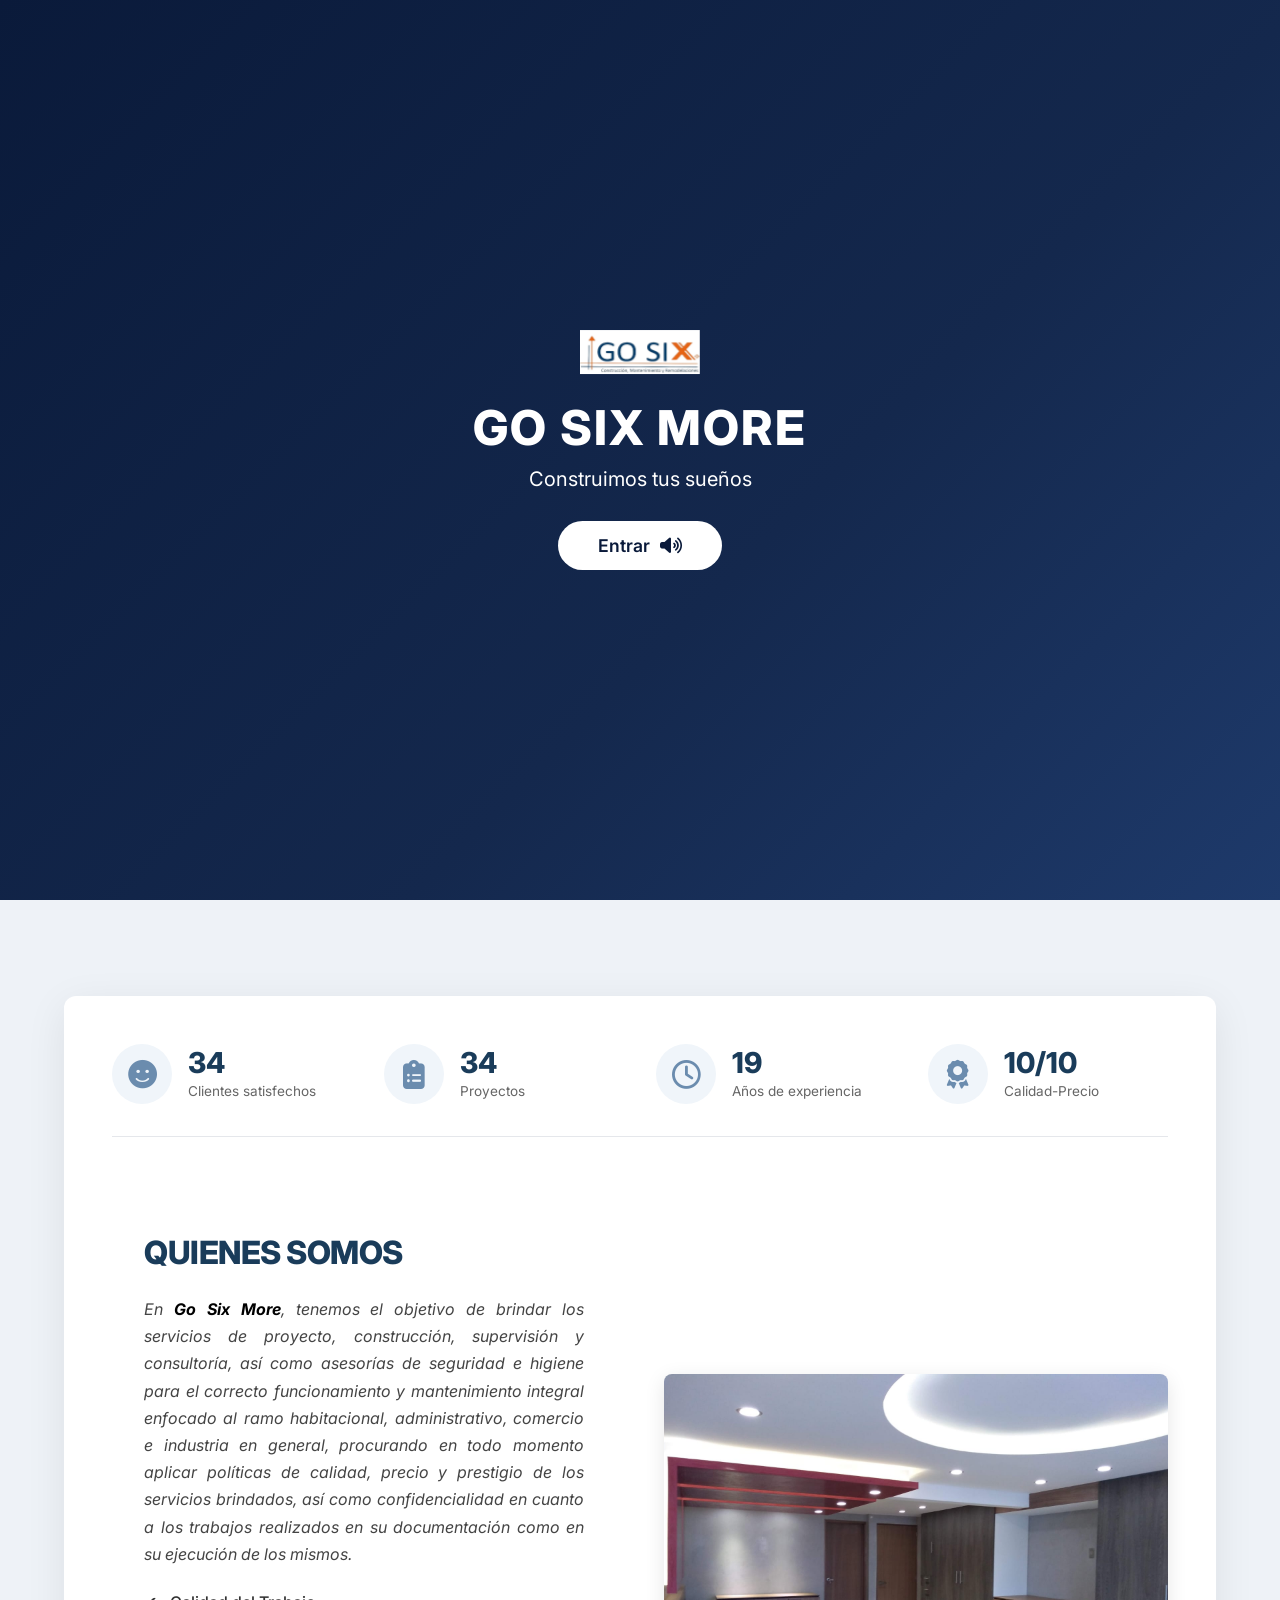
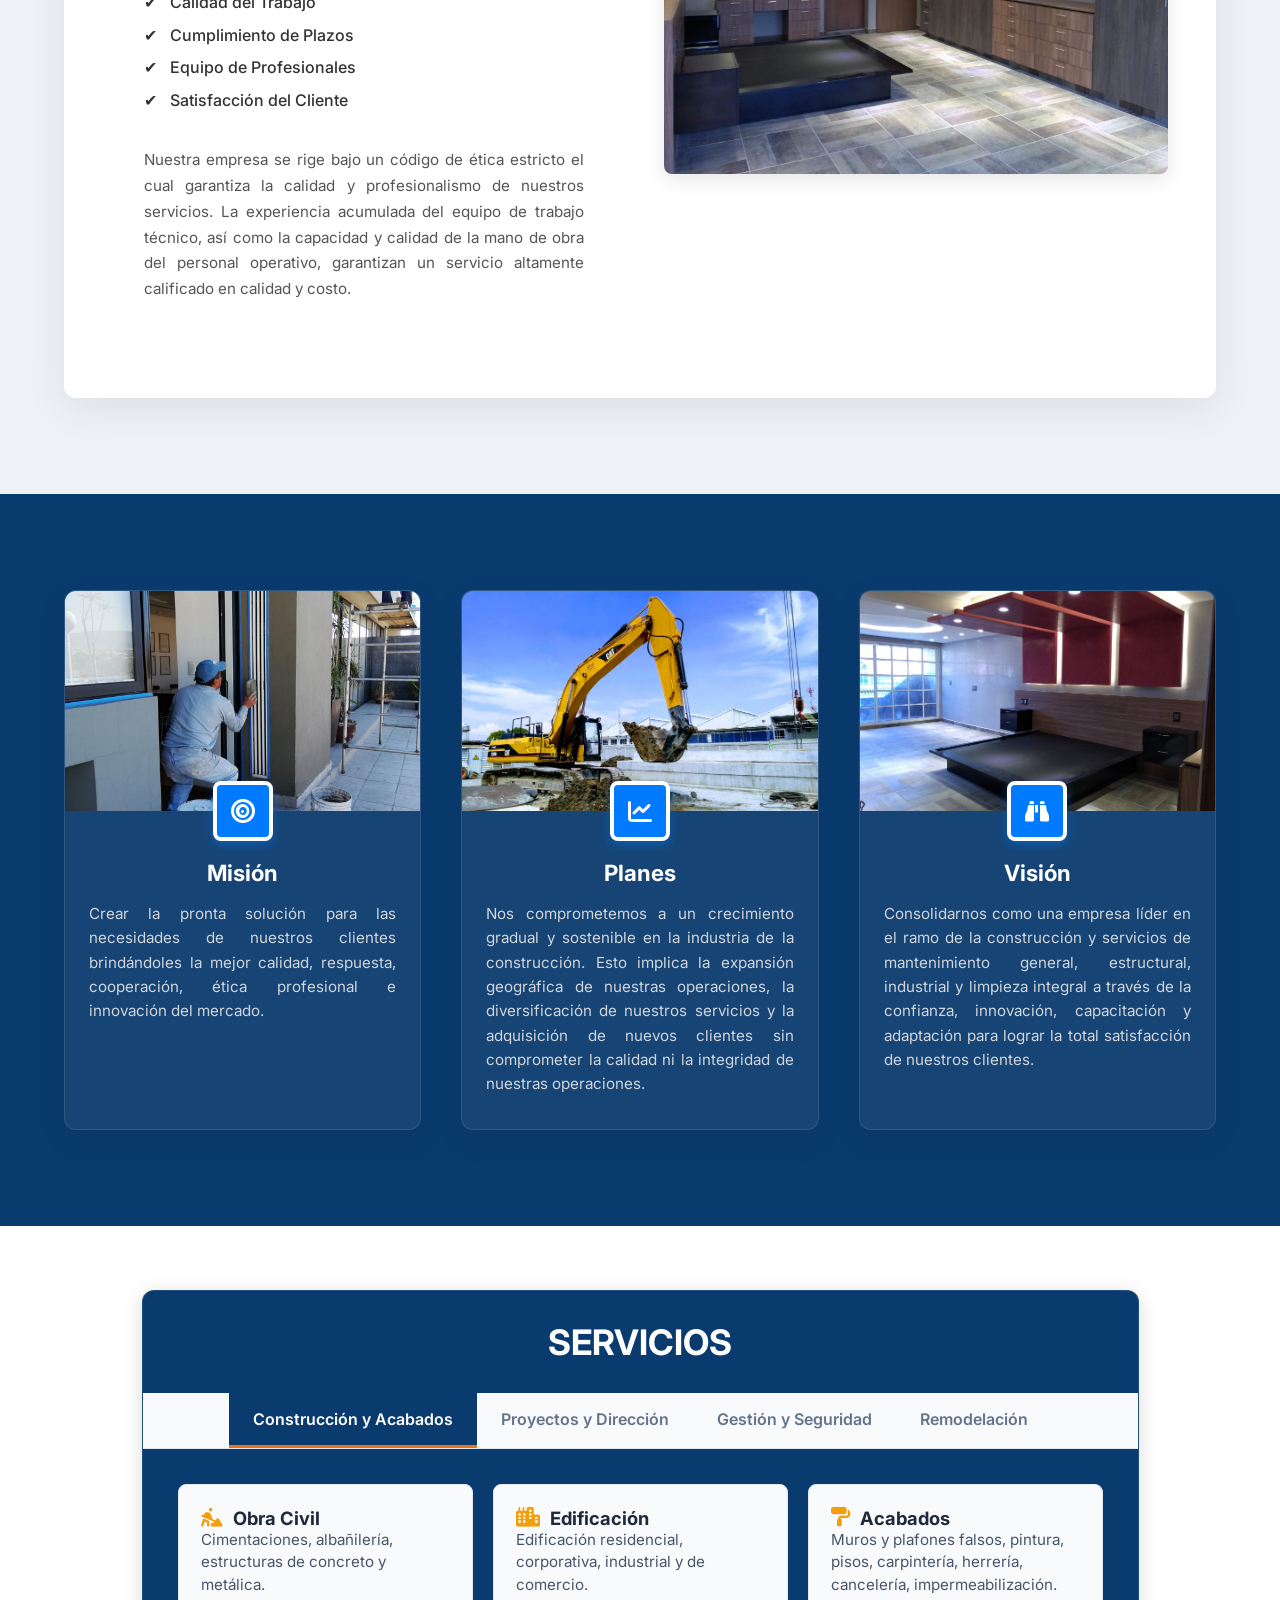
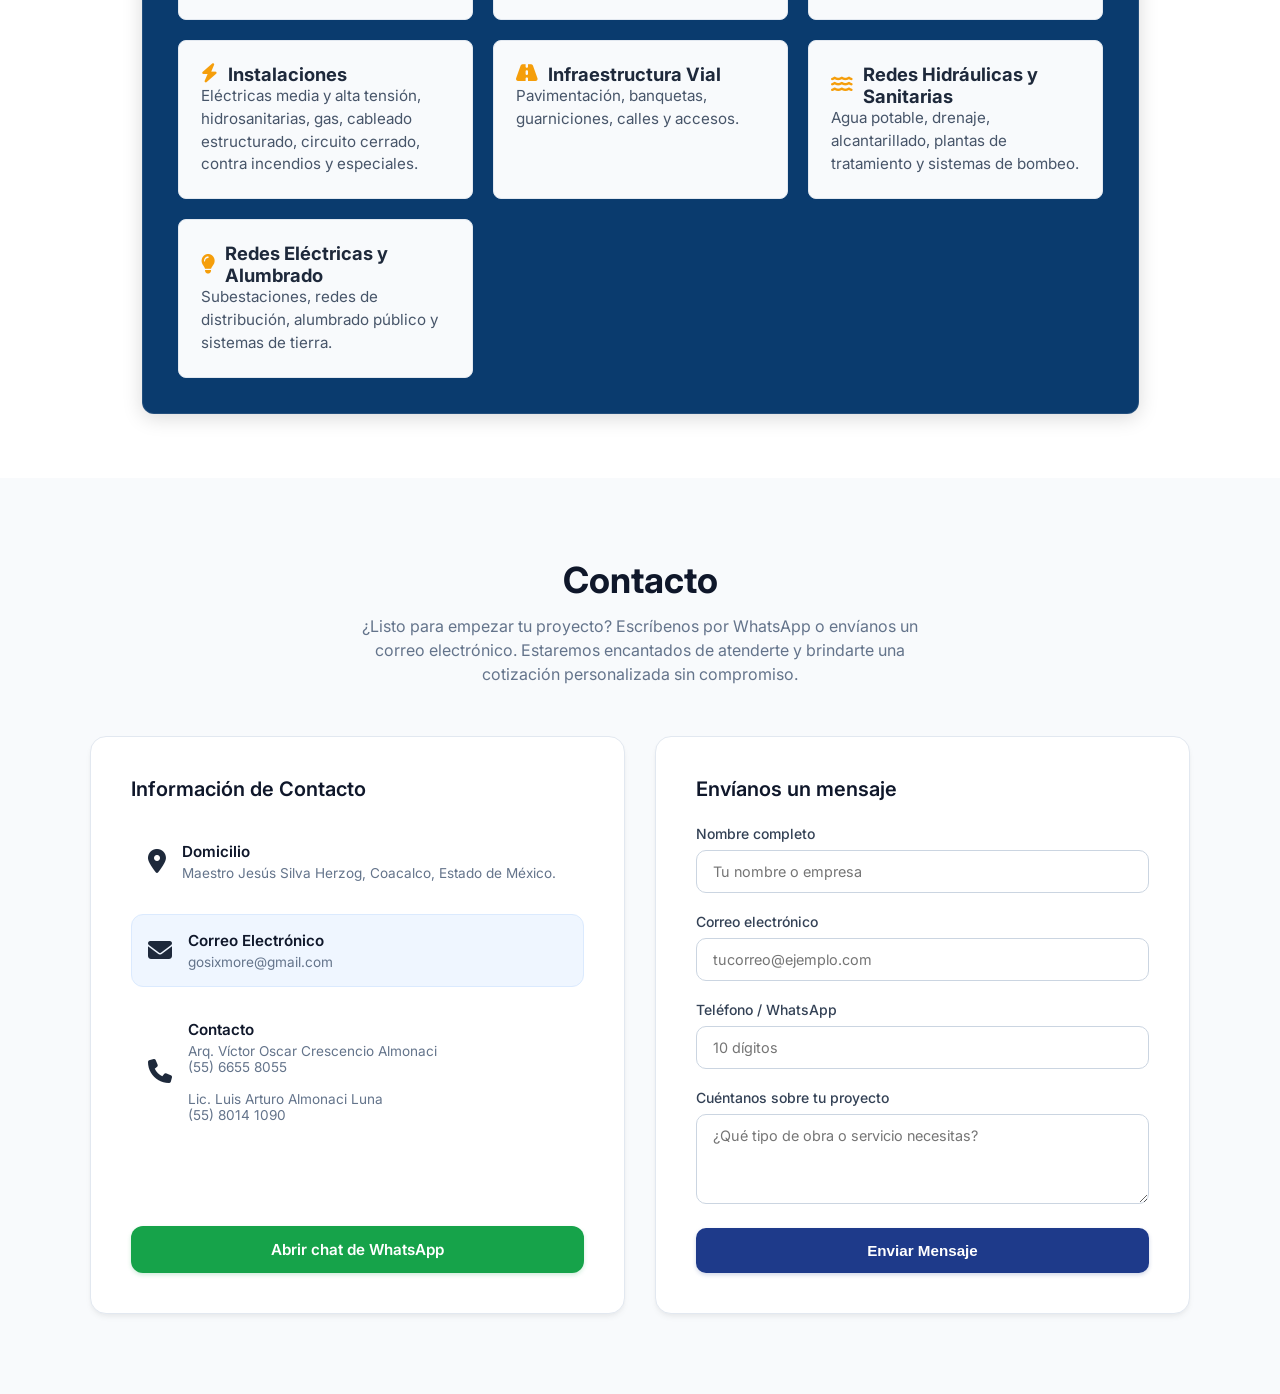
==== commit e6639d00: "Actualización de index.html" ====
--- a/index.html
+++ b/index.html
@@ -10,6 +10,21 @@
 </head>
 <body>
 
+<!-- ═══════════════ NUEVO: PANTALLA DE BIENVENIDA ═══════════════ -->
+<div id="overlay-bienvenida" role="dialog" aria-label="Bienvenida">
+  <div class="overlay-contenido">
+    <img src="./img/1.png" alt="GO SIX MORE" class="overlay-logo">
+    <h1>GO SIX MORE</h1>
+    <p>Construimos tus sueños</p>
+    <button id="btn-entrar" aria-label="Entrar al sitio">
+      Entrar <i class="fa-solid fa-volume-high"></i>
+    </button>
+  </div>
+</div>
+
+<!-- ═══════════════ NUEVO: AUDIO DE ENTRADA ═══════════════ -->
+<audio id="sonido-entrada" src="./audio/bienvenida.mp3" preload="auto"></audio>
+
 <!-- ============================================= -->
 <!-- HERO (Portada principal)                      -->
 <!-- ============================================= -->
@@ -23,7 +38,7 @@
       <a href="#nosotros">Nosotros</a>
       <a href="#acerca">Acerca</a>
       <a href="#servicios">Servicios</a>
-      <a href="#trabajos">Trabajos</a>
+      <a href="catalogo.html">Trabajos</a>
       <a href="#contacto">Contacto</a>
 
       <a href="./documentos/CURRIICULUM GO SIX JR01.pdf" target="_blank" class="nav-cv">
@@ -37,14 +52,13 @@
     <p>Construimos tus sueños</p>
   </div>
 
-  
-<div class="hero-image"></div>
-
-<!-- Código QR de GO SIX MORE -->
-<div class="hero-qr">
+  <div class="hero-image"></div>
+
+  <!-- Código QR de GO SIX MORE -->
+  <div class="hero-qr">
     <img src="./img/qr-code.png" alt="Código QR de GO SIX MORE">
-    <p>Escanea y Encuentranos </p>
-</div>
+    <p>Escanea y Encuentranos</p>
+  </div>
 
 </div>
 
@@ -56,10 +70,10 @@
 <!-- Sección Nosotros (FONDO BLANCO) -->
 <section id="nosotros" class="section section-nosotros">
   <div class="nosotros-container">
-    
+
     <!-- Fila superior: Estadísticas -->
     <div class="stats-grid">
-      
+
       <!-- Icono 1: Clientes Satisfechos -->
       <div class="stat-item">
         <div class="stat-icon">
@@ -111,9 +125,9 @@
       <div class="nosotros-text">
         <h2>QUIENES SOMOS</h2>
         <p class="intro-text">
-        En <b style="color:black;">Go Six More</b>, tenemos el objetivo de brindar los servicios de proyecto, construcción, supervisión y consultoría, así como asesorías de seguridad e higiene para el correcto funcionamiento y mantenimiento integral enfocado al ramo habitacional, administrativo, comercio e industria en general, procurando en todo momento aplicar políticas de calidad, precio y prestigio de los servicios brindados, así como confidencialidad en cuanto a los trabajos realizados en su documentación como en su ejecución de los mismos. 
+        En <b style="color:black;">Go Six More</b>, tenemos el objetivo de brindar los servicios de proyecto, construcción, supervisión y consultoría, así como asesorías de seguridad e higiene para el correcto funcionamiento y mantenimiento integral enfocado al ramo habitacional, administrativo, comercio e industria en general, procurando en todo momento aplicar políticas de calidad, precio y prestigio de los servicios brindados, así como confidencialidad en cuanto a los trabajos realizados en su documentación como en su ejecución de los mismos.
         </p>
-        
+
         <ul class="features-list">
           <li><span class="check">✔</span> Calidad del Trabajo</li>
           <li><span class="check">✔</span> Cumplimiento de Plazos</li>
@@ -122,7 +136,7 @@
         </ul>
 
         <p class="outro-text">
-         Nuestra empresa se rige bajo un código de ética estricto el cual garantiza la calidad y profesionalismo de nuestros servicios. La experiencia acumulada del equipo de trabajo técnico, así como la capacidad y calidad de la mano de obra del personal operativo, garantizan un servicio altamente calificado en calidad y costo. 
+         Nuestra empresa se rige bajo un código de ética estricto el cual garantiza la calidad y profesionalismo de nuestros servicios. La experiencia acumulada del equipo de trabajo técnico, así como la capacidad y calidad de la mano de obra del personal operativo, garantizan un servicio altamente calificado en calidad y costo.
         </p>
        </div>
        <div class="nosotros-image">
@@ -136,7 +150,7 @@
 <!-- Sección Acerca / Tarjetas (FONDO AZUL) -->
 <section id="acerca" class="section section-tarjetas section-blue">
   <div class="tarjetas-container">
-    
+
     <!-- Tarjeta 1: Misión -->
     <div class="tarjeta">
       <div class="tarjeta-img">
@@ -191,10 +205,10 @@
 
       <!-- Menú de Pestañas -->
       <div class="tabs-nav">
-          <button class="tab-btn active" onclick="openTab(event, 'tab-construccion')">Construcción y Acabados</button>
-          <button class="tab-btn" onclick="openTab(event, 'tab-proyectos')">Proyectos y Dirección</button>
-          <button class="tab-btn" onclick="openTab(event, 'tab-gestion')">Gestión y Seguridad</button>
-          <button class="tab-btn" onclick="openTab(event, 'tab-remodelacion')">Remodelación</button>
+          <button class="tab-btn active" data-tab="tab-construccion">Construcción y Acabados</button>
+          <button class="tab-btn" data-tab="tab-proyectos">Proyectos y Dirección</button>
+          <button class="tab-btn" data-tab="tab-gestion">Gestión y Seguridad</button>
+          <button class="tab-btn" data-tab="tab-remodelacion">Remodelación</button>
       </div>
 
       <!-- Pestaña 1: Construcción y Acabados -->
@@ -216,7 +230,7 @@
                   <h3><i class="fa-solid fa-bolt"></i> Instalaciones</h3>
                   <p>Eléctricas media y alta tensión, hidrosanitarias, gas, cableado estructurado, circuito cerrado, contra incendios y especiales.</p>
               </div>
-              
+
               <!-- INFRAESTRUCTURA AMPLIADA -->
               <div class="service-card">
                   <h3><i class="fa-solid fa-road"></i> Infraestructura Vial</h3>
@@ -254,7 +268,7 @@
       <!-- Pestaña 3: Gestión y Seguridad -->
       <div id="tab-gestion" class="tab-content">
           <div class="service-grid">
-              
+
               <!-- CONSULTORÍA AMPLIADA -->
               <div class="service-card">
                   <h3><i class="fa-solid fa-briefcase"></i> Consultoría Técnica</h3>
@@ -298,59 +312,13 @@
 </section>
 
 
-<!-- Sección Trabajos (FONDO AZUL con Galería) -->
-<section id="trabajos" class="section section-trabajos section-blue">
-  <div class="trabajos-container">
-    
-    <!-- Título -->
-    <div class="trabajos-header">
-      <h2>Nuestros Trabajos</h2>
-    </div>
-
-    <!-- Galería Principal -->
-    <div class="galeria-wrapper">
-      
-      <!-- Imagen Grande con Flechas -->
-      <div class="galeria-principal">
-        <button class="galeria-btn prev" onclick="cambiarImagen(-1)">&#10094;</button>
-        <img id="imagen-principal" src="./trabajos/trabajo1.jpeg" alt="Proyecto GO SIX MORE">
-        <button class="galeria-btn next" onclick="cambiarImagen(1)">&#10095;</button>
-      </div>
-
-      <!-- Miniaturas (19 imágenes) -->
-      <div class="galeria-miniaturas">
-        <img src="./trabajos/trabajo1.jpeg"  alt="Miniatura 1"  class="miniatura active" onclick="seleccionarImagen(0)">
-        <img src="./trabajos/trabajo2.jpeg"  alt="Miniatura 2"  class="miniatura" onclick="seleccionarImagen(1)">
-        <img src="./trabajos/trabajo3.jpeg"  alt="Miniatura 3"  class="miniatura" onclick="seleccionarImagen(2)">
-        <img src="./trabajos/trabajo4.jpeg"  alt="Miniatura 4"  class="miniatura" onclick="seleccionarImagen(3)">
-        <img src="./trabajos/trabajo5.jpeg"  alt="Miniatura 5"  class="miniatura" onclick="seleccionarImagen(4)">
-        <img src="./trabajos/trabajo6.jpeg"  alt="Miniatura 6"  class="miniatura" onclick="seleccionarImagen(5)">
-        <img src="./trabajos/trabajo7.jpeg"  alt="Miniatura 7"  class="miniatura" onclick="seleccionarImagen(6)">
-        <img src="./trabajos/trabajo8.jpeg"  alt="Miniatura 8"  class="miniatura" onclick="seleccionarImagen(7)">
-        <img src="./trabajos/trabajo9.jpeg"  alt="Miniatura 9"  class="miniatura" onclick="seleccionarImagen(8)">
-        <img src="./trabajos/trabajo10.jpeg" alt="Miniatura 10" class="miniatura" onclick="seleccionarImagen(9)">
-        <img src="./trabajos/trabajo11.jpeg" alt="Miniatura 11" class="miniatura" onclick="seleccionarImagen(10)">
-        <img src="./trabajos/trabajo12.jpeg" alt="Miniatura 12" class="miniatura" onclick="seleccionarImagen(11)">
-        <img src="./trabajos/trabajo13.jpeg" alt="Miniatura 13" class="miniatura" onclick="seleccionarImagen(12)">
-        <img src="./trabajos/trabajo14.jpeg" alt="Miniatura 14" class="miniatura" onclick="seleccionarImagen(13)">
-        <img src="./trabajos/trabajo15.jpeg" alt="Miniatura 15" class="miniatura" onclick="seleccionarImagen(14)">
-        <img src="./trabajos/trabajo16.jpeg" alt="Miniatura 16" class="miniatura" onclick="seleccionarImagen(15)">
-        <img src="./trabajos/trabajo17.jpeg" alt="Miniatura 17" class="miniatura" onclick="seleccionarImagen(16)">
-        <img src="./trabajos/trabajo18.jpeg" alt="Miniatura 18" class="miniatura" onclick="seleccionarImagen(17)">
-        <img src="./trabajos/trabajo19.jpeg" alt="Miniatura 19" class="miniatura" onclick="seleccionarImagen(18)">
-      </div>
-
-    </div>
-  </div>
-</section>
-
 <!-- ==========================================
      SECCIÓN DE CONTACTO - ESTRUCTURA ACTUALIZADA
      ========================================== -->
 
 <section class="contacto-section">
     <div class="contacto-container">
-        
+
         <!-- Encabezado de la sección -->
         <div class="contacto-header">
             <h2>Contacto</h2>
@@ -359,12 +327,12 @@
 
         <!-- Grid Principal (2 Columnas) -->
         <div class="contacto-grid">
-            
+
             <!-- Columna Izquierda: Atención Directa (DATOS ACTUALIZADOS) -->
             <div class="contacto-card">
                 <div>
                     <h3>Información de Contacto</h3>
-                    
+
                     <!-- Domicilio -->
                     <div class="canal-item">
                         <div class="canal-icono"><i class="fa-solid fa-location-dot"></i></div>
@@ -391,8 +359,6 @@
                             <p>
                                 Arq. Víctor Oscar Crescencio Almonaci <br>(55) 6655 8055<br><br>
                                 Lic. Luis Arturo Almonaci Luna   <br>     (55) 8014 1090
-                                
-                                
                             </p>
                         </div>
                     </div>
@@ -408,8 +374,7 @@
             <div class="contacto-card">
                 <div>
                     <h3>Envíanos un mensaje</h3>
-                    
-                    
+
 <form action="https://formspree.io/f/xljgojby" method="POST">
 
     <div class="form-group">
@@ -473,9 +438,9 @@
 <!-- ============================================= -->
 <!-- BOTÓN FLOTANTE DE WHATSAPP                    -->
 <!-- ============================================= -->
-<a href="https://wa.me/525580141090?text=Hola,%20me%20gustar%C3%ADa%20solicitar%20una%20cotizaci%C3%B3n" 
-   class="whatsapp-btn" 
-   target="_blank" 
+<a href="https://wa.me/525580141090?text=Hola,%20me%20gustar%C3%ADa%20solicitar%20una%20cotizaci%C3%B3n"
+   class="whatsapp-btn"
+   target="_blank"
    rel="noopener noreferrer"
    aria-label="Contactar por WhatsApp">
   <svg xmlns="http://www.w3.org/2000/svg" viewBox="0 0 448 512" width="35" height="35" fill="white">
@@ -483,65 +448,8 @@
   </svg>
 </a>
 
-<!-- Script para el control de pestañas de Servicios -->
-<script>
-    function openTab(evt, tabName) {
-        const contents = document.getElementsByClassName("tab-content");
-        for (let i = 0; i < contents.length; i++) {
-            contents[i].classList.remove("active");
-        }
-
-        const buttons = document.getElementsByClassName("tab-btn");
-        for (let i = 0; i < buttons.length; i++) {
-            buttons[i].classList.remove("active");
-        }
-
-        document.getElementById(tabName).classList.add("active");
-        evt.currentTarget.classList.add("active");
-    }
-</script>
-
-<!-- Script para la Galería de Trabajos -->
-<script>
-    const imagenes = [
-        "./trabajos/trabajo1.jpeg", "./trabajos/trabajo2.jpeg", "./trabajos/trabajo3.jpeg",
-        "./trabajos/trabajo4.jpeg", "./trabajos/trabajo5.jpeg", "./trabajos/trabajo6.jpeg",
-        "./trabajos/trabajo7.jpeg", "./trabajos/trabajo8.jpeg", "./trabajos/trabajo9.jpeg",
-        "./trabajos/trabajo10.jpeg", "./trabajos/trabajo11.jpeg", "./trabajos/trabajo12.jpeg",
-        "./trabajos/trabajo13.jpeg", "./trabajos/trabajo14.jpeg", "./trabajos/trabajo15.jpeg",
-        "./trabajos/trabajo16.jpeg", "./trabajos/trabajo17.jpeg", "./trabajos/trabajo18.jpeg",
-        "./trabajos/trabajo19.jpeg"
-    ];
-
-    let indiceActual = 0;
-
-    function actualizarGaleria() {
-        const imgPrincipal = document.getElementById("imagen-principal");
-        const miniaturas = document.querySelectorAll(".miniatura");
-
-        imgPrincipal.style.opacity = 0;
-        setTimeout(() => {
-            imgPrincipal.src = imagenes[indiceActual];
-            imgPrincipal.style.opacity = 1;
-        }, 200);
-
-        miniaturas.forEach((min, index) => {
-            min.classList.toggle("active", index === indiceActual);
-        });
-    }
-
-    function cambiarImagen(direccion) {
-        indiceActual += direccion;
-        if (indiceActual < 0) indiceActual = imagenes.length - 1;
-        if (indiceActual >= imagenes.length) indiceActual = 0;
-        actualizarGaleria();
-    }
-
-    function seleccionarImagen(index) {
-        indiceActual = index;
-        actualizarGaleria();
-    }
-</script>
+<!-- ═══════════════ NUEVO: JavaScript externo ═══════════════ -->
+<script src="./js/script.js"></script>
 
 </body>
 </html>
--- a/css/style.css
+++ b/css/style.css
@@ -823,120 +823,6 @@
   .nosotros-text h2 { font-size: 1.6rem; }
 }
 
-/* ============================================= */
-/* ESTILOS SECCIÓN TRABAJOS (GALERÍA)            */
-/* ============================================= */
-
-.section-trabajos {
-  background-color: #f8f9fb; /* Fondo gris claro */
-  padding: 5rem 5%;
-  display: block;
-}
-
-.trabajos-container {
-  max-width: 1200px;
-  margin: 0 auto;
-  width: 100%;
-}
-
-.trabajos-header {
-  text-align: center;
-  margin-bottom: 3rem;
-}
-
-.trabajos-header h2 {
-  color: #ffffff !important;
-  font-size: 2.5rem;
-  font-weight: 800;
-  margin-bottom: 1rem;
-}
-
-/* --- Galería Principal (imagen grande) --- */
-.galeria-wrapper {
-  display: flex;
-  flex-direction: column;
-  gap: 1.5rem;
-}
-
-.galeria-principal {
-  position: relative;
-  width: 100%;
-  height: 600px;
-  overflow: hidden;
-  background-color: #e5e7eb;
-  border-radius: 12px;
-  box-shadow: 0 15px 40px rgba(0, 0, 0, 0.15);
-}
-
-.galeria-principal img {
-  width: 100%;
-  height: 100%;
-  object-fit: cover;
-  display: block;
-  transition: opacity 0.3s ease;
-}
-
-/* --- Botones de flecha --- */
-.galeria-btn {
-  position: absolute;
-  top: 50%;
-  transform: translateY(-50%);
-  width: 55px;
-  height: 55px;
-  background-color: rgba(255, 255, 255, 0.15);
-  color: #ffffff;
-  border: 2px solid #ffffff;
-  border-radius: 50%;
-  font-size: 1.2rem;
-  cursor: pointer;
-  display: flex;
-  align-items: center;
-  justify-content: center;
-  transition: all 0.3s ease;
-  z-index: 2;
-  backdrop-filter: blur(3px);
-}
-
-.galeria-btn:hover {
-  background-color: var(--color-naranja);
-  border-color: var(--color-naranja);
-  transform: translateY(-50%) scale(1.1);
-}
-
-.galeria-btn.prev { left: 20px; }
-.galeria-btn.next { right: 20px; }
-
-/* --- Miniaturas --- */
-.galeria-miniaturas {
-  display: grid;
-  grid-template-columns: repeat(auto-fill, minmax(90px, 1fr));
-  gap: 10px;
-  max-width: 1200px;
-  margin: 0 auto;
-  padding: 1rem 0;
-}
-
-.miniatura {
-  width: 100%;
-  aspect-ratio: 1 / 1;
-  object-fit: cover;
-  cursor: pointer;
-  opacity: 0.4;
-  border: 3px solid transparent;
-  border-radius: 6px;
-  transition: all 0.3s ease;
-}
-
-.miniatura:hover {
-  opacity: 0.8;
-  transform: scale(1.03);
-}
-
-.miniatura.active {
-  opacity: 1;
-  border: 3px solid #333;
-  transform: scale(1.05);
-}
 
 /* --- Responsive --- */
 @media (max-width: 768px) {
@@ -1254,4 +1140,85 @@
     .hero-qr p {
         font-size: 10px;
     }
+}
+
+/* ═══════════════════════════════════════════════════════
+   PANTALLA DE BIENVENIDA
+   ═══════════════════════════════════════════════════════ */
+#overlay-bienvenida {
+  position: fixed;
+  inset: 0;
+  z-index: 99999;
+  display: flex;
+  align-items: center;
+  justify-content: center;
+  background: linear-gradient(135deg, #0a1a3a 0%, #14284d 60%, #1e3a6b 100%);
+  color: #fff;
+  font-family: 'Inter', sans-serif;
+  opacity: 1;
+  transition: opacity 0.6s ease, visibility 0.6s ease;
+}
+
+#overlay-bienvenida.oculto {
+  opacity: 0;
+  visibility: hidden;
+}
+
+.overlay-contenido {
+  text-align: center;
+  padding: 30px;
+  animation: fadeUp 0.9s ease both;
+}
+
+.overlay-logo {
+  width: 120px;
+  max-width: 40vw;
+  margin-bottom: 20px;
+  animation: fadeUp 0.7s ease 0.1s both;
+}
+
+.overlay-contenido h1 {
+  font-size: clamp(1.8rem, 5vw, 3rem);
+  font-weight: 800;
+  letter-spacing: 2px;
+  margin: 0 0 10px;
+  animation: fadeUp 0.7s ease 0.2s both;
+}
+
+.overlay-contenido p {
+  font-size: clamp(1rem, 2.5vw, 1.25rem);
+  opacity: 0.85;
+  margin: 0 0 30px;
+  animation: fadeUp 0.7s ease 0.3s both;
+}
+
+#btn-entrar {
+  padding: 14px 40px;
+  font-size: 1.1rem;
+  font-weight: 600;
+  font-family: 'Inter', sans-serif;
+  color: #0a1a3a;
+  background: #fff;
+  border: none;
+  border-radius: 40px;
+  cursor: pointer;
+  display: inline-flex;
+  align-items: center;
+  gap: 10px;
+  transition: transform 0.25s ease, box-shadow 0.25s ease;
+  animation: fadeUp 0.7s ease 0.4s both;
+}
+
+#btn-entrar:hover {
+  transform: translateY(-3px) scale(1.03);
+  box-shadow: 0 10px 30px rgba(255, 255, 255, 0.35);
+}
+
+#btn-entrar:active {
+  transform: translateY(0) scale(0.98);
+}
+
+@keyframes fadeUp {
+  from { opacity: 0; transform: translateY(20px); }
+  to   { opacity: 1; transform: translateY(0); }
 }
